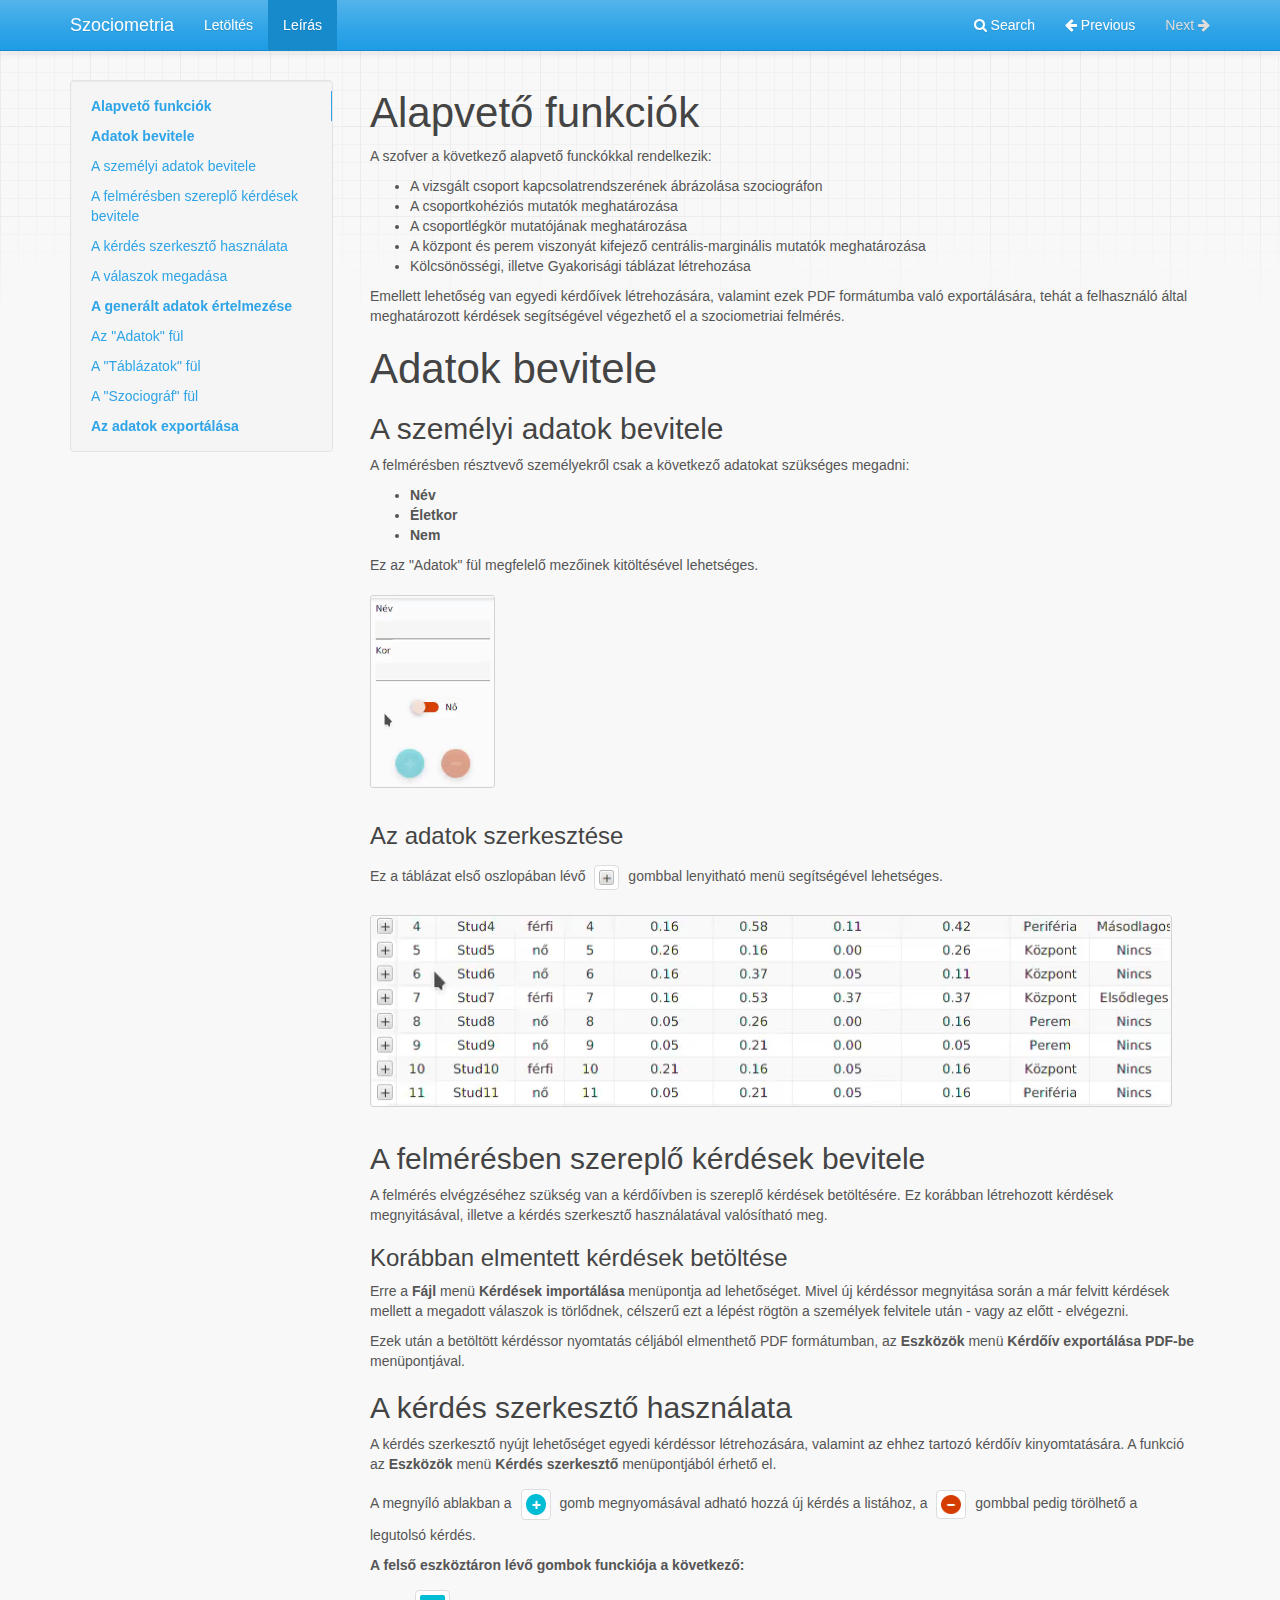
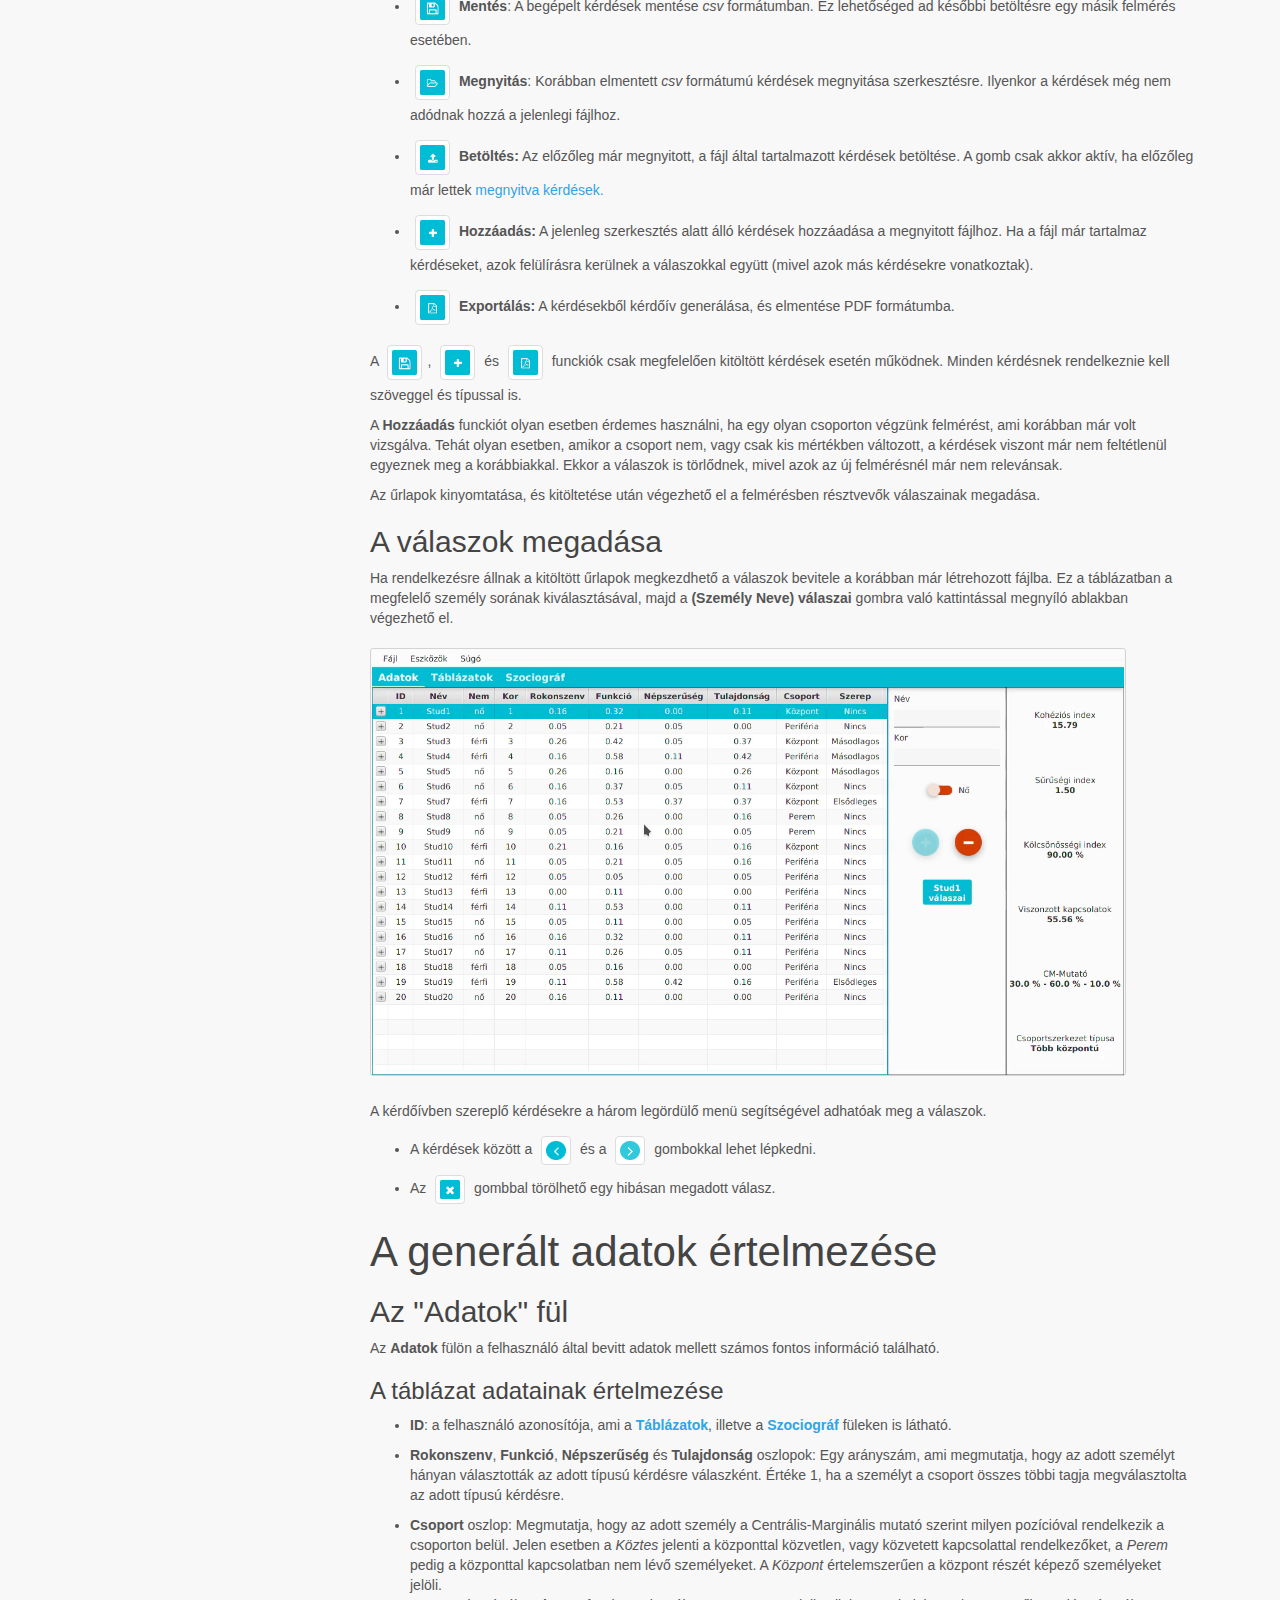
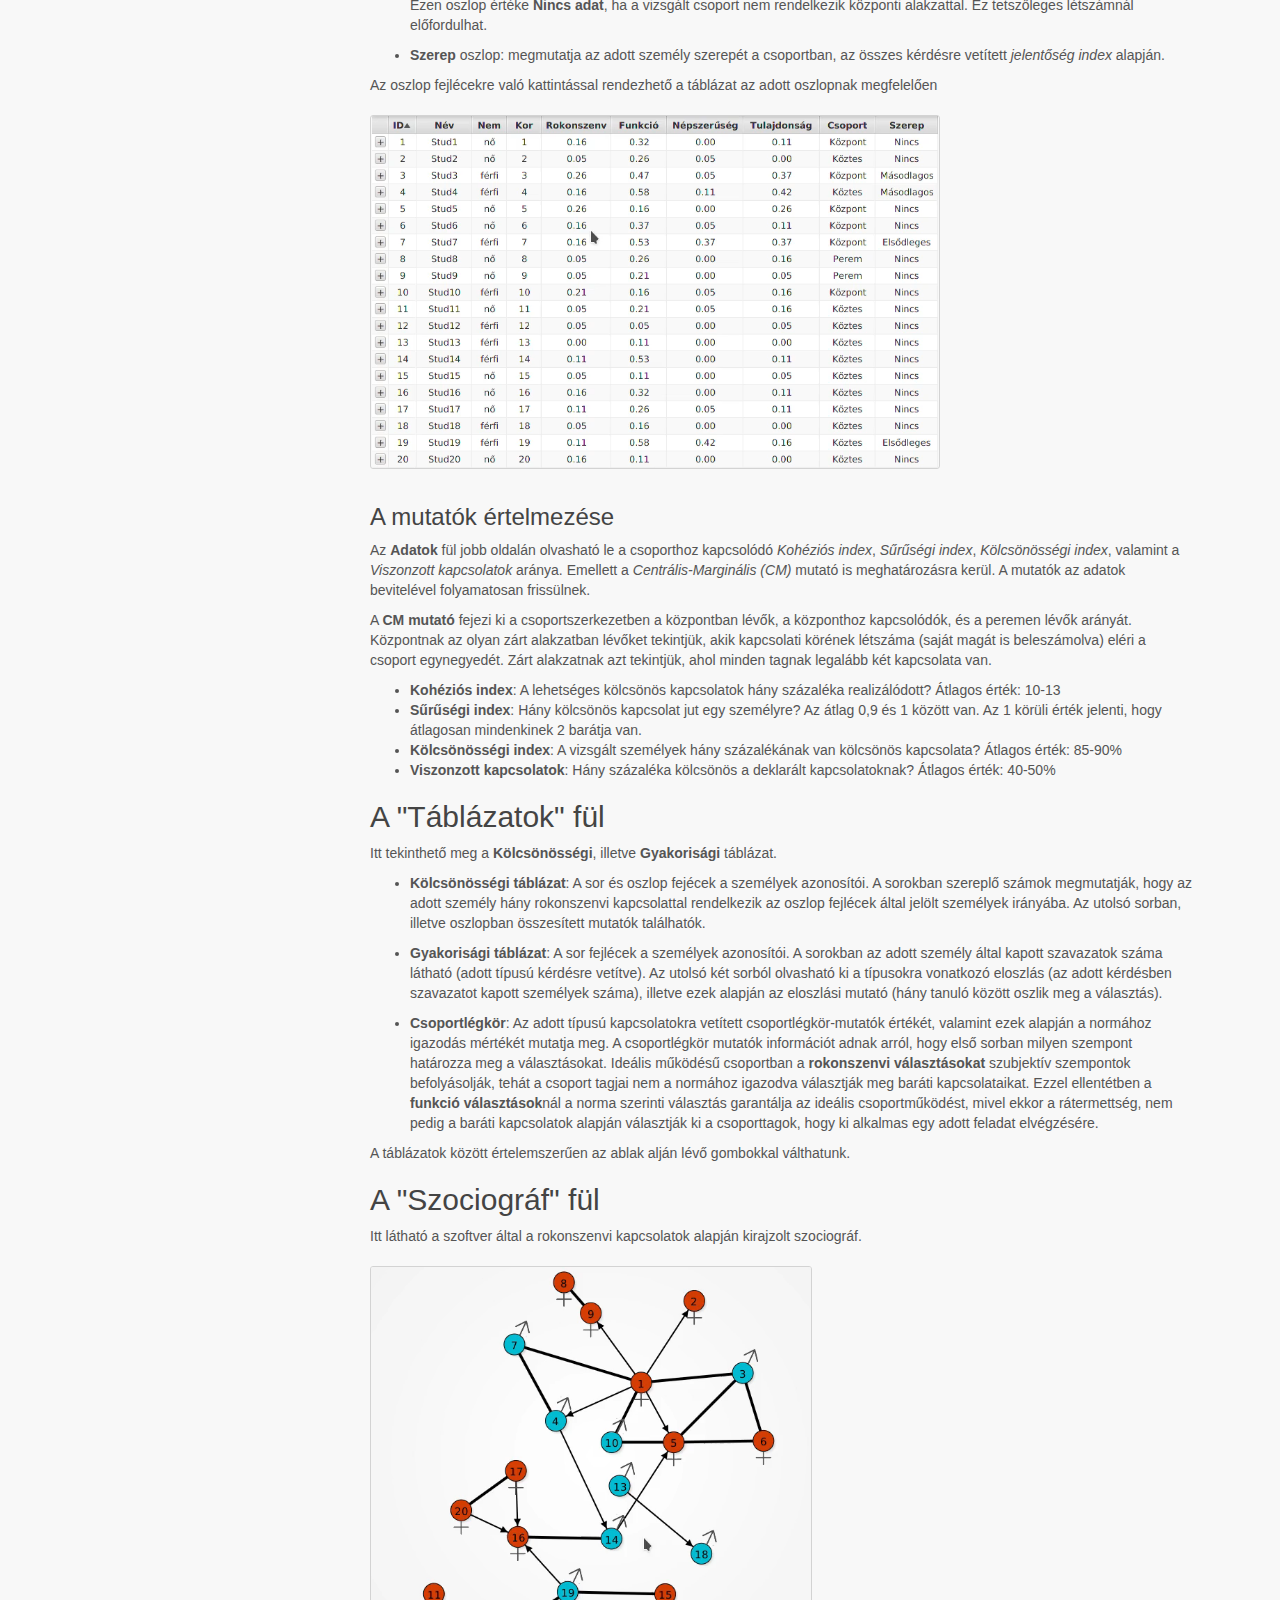
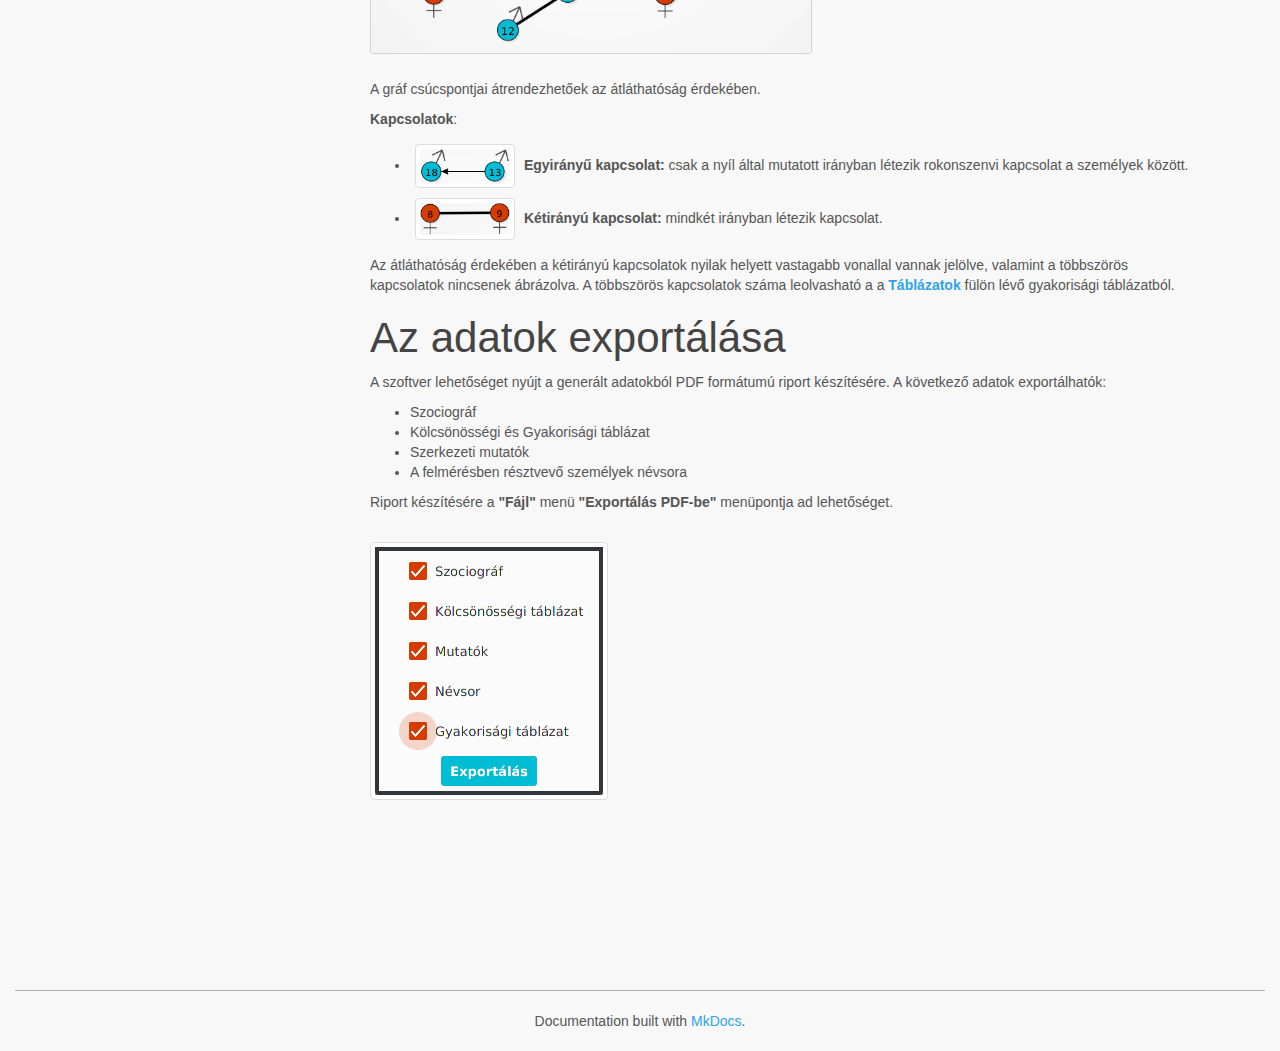
==== doc/index.html @ 3d836312 "init" ====
<!DOCTYPE html>
<html lang="en">
    <head>
        <meta charset="utf-8">
        <meta http-equiv="X-UA-Compatible" content="IE=edge">
        <meta name="viewport" content="width=device-width, initial-scale=1.0">
        
        
        
        <link rel="shortcut icon" href="../img/favicon.png">
        
        <title>Leírás - Szociometria</title>
        <link href="../css/bootstrap-custom.min.css" rel="stylesheet">
        <link href="../css/font-awesome-4.5.0.css" rel="stylesheet">
        <link href="../css/base.css" rel="stylesheet">
        <link rel="stylesheet" href="../css/highlight.css">
        <link href="../css/extra.css" rel="stylesheet">
        <!-- HTML5 shim and Respond.js IE8 support of HTML5 elements and media queries -->
        <!--[if lt IE 9]>
            <script src="https://oss.maxcdn.com/libs/html5shiv/3.7.0/html5shiv.js"></script>
            <script src="https://oss.maxcdn.com/libs/respond.js/1.3.0/respond.min.js"></script>
        <![endif]-->
	
	<script src="../js/jquery-1.10.2.min.js"></script>
        <script src="../js/bootstrap-3.0.3.min.js"></script>
        <script src="../js/highlight.pack.js"></script> 
    </head>

    <body>

        <div class="navbar navbar-default navbar-fixed-top" role="navigation">
    <div class="container">

        <!-- Collapsed navigation -->
        <div class="navbar-header">
            <!-- Expander button -->
            <button type="button" class="navbar-toggle" data-toggle="collapse" data-target=".navbar-collapse">
                <span class="sr-only">Toggle navigation</span>
                <span class="icon-bar"></span>
                <span class="icon-bar"></span>
                <span class="icon-bar"></span>
            </button>
            <a class="navbar-brand" href="..">Szociometria</a>
        </div>

        <!-- Expanded navigation -->
        <div class="navbar-collapse collapse">
                <!-- Main navigation -->
                <ul class="nav navbar-nav">
                    <li >
                        <a href="..">Letöltés</a>
                    </li>
                    <li class="active">
                        <a href="./">Leírás</a>
                    </li>
                </ul>

            <ul class="nav navbar-nav navbar-right">
                <li>
                    <a href="#" data-toggle="modal" data-target="#mkdocs_search_modal">
                        <i class="fa fa-search"></i> Search
                    </a>
                </li>
                    <li >
                        <a rel="next" href="..">
                            <i class="fa fa-arrow-left"></i> Previous
                        </a>
                    </li>
                    <li class="disabled">
                        <a rel="prev" >
                            Next <i class="fa fa-arrow-right"></i>
                        </a>
                    </li>
            </ul>
        </div>
    </div>
</div>

        <div class="container">
                <div class="col-md-3"><div class="bs-sidebar hidden-print affix well" role="complementary">
    <ul class="nav bs-sidenav">
        <li class="main active"><a href="#alapveto-funkciok">Alapvető funkciók</a></li>
        <li class="main "><a href="#adatok-bevitele">Adatok bevitele</a></li>
            <li><a href="#a-szemelyi-adatok-bevitele">A személyi adatok bevitele</a></li>
            <li><a href="#a-felmeresben-szereplo-kerdesek-bevitele">A felmérésben szereplő kérdések bevitele</a></li>
            <li><a href="#a-kerdes-szerkeszto-hasznalata">A kérdés szerkesztő használata</a></li>
            <li><a href="#a-valaszok-megadasa">A válaszok megadása</a></li>
        <li class="main "><a href="#a-generalt-adatok-ertelmezese">A generált adatok értelmezése</a></li>
            <li><a href="#az-adatok-ful">Az "Adatok" fül</a></li>
            <li><a href="#a-tablazatok-ful">A "Táblázatok" fül</a></li>
            <li><a href="#a-szociograf-ful">A "Szociográf" fül</a></li>
        <li class="main "><a href="#az-adatok-exportalasa">Az adatok exportálása</a></li>
    </ul>
</div></div>
                <div class="col-md-9" role="main">

<h1 id="alapveto-funkciok">Alapvető funkciók</h1>
<p>A szofver a következő alapvető funckókkal rendelkezik: </p>
<ul>
<li>A vizsgált csoport kapcsolatrendszerének ábrázolása szociográfon</li>
<li>A csoportkohéziós mutatók meghatározása</li>
<li>A csoportlégkör mutatójának meghatározása</li>
<li>A központ és perem viszonyát kifejező centrális-marginális mutatók meghatározása</li>
<li>Kölcsönösségi, illetve Gyakorisági táblázat létrehozása</li>
</ul>
<p>Emellett lehetőség van egyedi kérdőívek létrehozására, valamint ezek PDF formátumba való exportálására, tehát a felhasználó által meghatározott kérdések segítségével végezhető el a szociometriai felmérés.</p>
<h1 id="adatok-bevitele">Adatok bevitele</h1>
<h2 id="a-szemelyi-adatok-bevitele">A személyi adatok bevitele</h2>
<p>A felmérésben résztvevő személyekről csak a következő adatokat szükséges megadni: </p>
<ul>
<li><strong>Név</strong></li>
<li><strong>Életkor</strong></li>
<li><strong>Nem</strong></li>
</ul>
<p>Ez az "Adatok" fül megfelelő mezőinek kitöltésével lehetséges.  </p>
<p><video width="125" height="193" autoplay loop>
  <source src="img/add.mp4" type="video/mp4">
</video> </p>
<h3 id="az-adatok-szerkesztese">Az adatok szerkesztése</h3>
<p>Ez a táblázat első oszlopában lévő <img class="custom-img" width="25 px" src="img/plus2.png"/> gombbal lenyitható menü segítségével lehetséges.  </p>
<video width="802" height="192" autoplay loop>
  <source src="img/edit.mp4" type="video/mp4">
</video>

<h2 id="a-felmeresben-szereplo-kerdesek-bevitele">A felmérésben szereplő kérdések bevitele</h2>
<p>A felmérés elvégzéséhez szükség van a kérdőívben is szereplő kérdések betöltésére. Ez korábban létrehozott kérdések megnyitásával, illetve a kérdés szerkesztő használatával valósítható meg.</p>
<h3 id="korabban-elmentett-kerdesek-betoltese">Korábban elmentett kérdések betöltése</h3>
<p>Erre a <strong>Fájl</strong> menü <strong>Kérdések importálása</strong> menüpontja ad lehetőséget. Mivel új kérdéssor megnyitása során a már felvitt kérdések mellett a megadott válaszok is törlődnek, célszerű ezt a lépést rögtön a személyek felvitele után - vagy az előtt - elvégezni.  </p>
<p>Ezek után a betöltött kérdéssor nyomtatás céljából elmenthető PDF formátumban, az <strong>Eszközök</strong> menü <strong>Kérdőív exportálása PDF-be</strong>
menüpontjával.</p>
<h2 id="a-kerdes-szerkeszto-hasznalata">A kérdés szerkesztő használata</h2>
<p>A kérdés szerkesztő nyújt lehetőséget egyedi kérdéssor létrehozására, valamint az ehhez tartozó kérdőív kinyomtatására. A funkció az <strong>Eszközök</strong> menü <strong>Kérdés szerkesztő</strong> menüpontjából érhető el.  </p>
<p>A megnyíló ablakban a <img class="custom-img" width="30 px" src="img/plus.png"/> gomb megnyomásával adható hozzá új kérdés a listához, a <img class="custom-img" width="30 px" src="img/minus.png"/> gombbal pedig törölhető a legutolsó kérdés.  </p>
<p><strong>A felső eszköztáron lévő gombok funckiója a következő:</strong>  </p>
<ul>
<li>
<p><img class="custom-img" width="35 px" src="img/save.png"/> <strong>Mentés</strong>: A begépelt kérdések mentése <em>csv</em> formátumban. Ez lehetőséged ad későbbi betöltésre egy másik felmérés esetében.  </p>
</li>
<li>
<p><img class="custom-img" width="35 px" src="img/open.png"/> <strong>Megnyitás</strong>: Korábban elmentett <em>csv</em> formátumú kérdések megnyitása szerkesztésre. Ilyenkor a kérdések még nem adódnak hozzá a jelenlegi fájlhoz.</p>
</li>
<li>
<p><img class="custom-img" width="35 px" src="img/load.png"/> <strong>Betöltés:</strong> Az előzőleg már megnyitott, a fájl által tartalmazott kérdések betöltése. A gomb csak akkor aktív, ha előzőleg már lettek <a href="..#korabban-elmentett-kerdesek-betoltese">megnyitva kérdések.</a></p>
</li>
<li>
<p><img class="custom-img" width="35 px" src="img/add.png"/> <strong>Hozzáadás:</strong>  A jelenleg szerkesztés alatt álló kérdések hozzáadása a megnyitott fájlhoz. Ha a fájl már tartalmaz kérdéseket, azok felülírásra kerülnek a válaszokkal együtt (mivel azok más kérdésekre vonatkoztak). </p>
</li>
<li>
<p><img class="custom-img" width="35 px" src="img/pdf.png"/> <strong>Exportálás:</strong> A kérdésekből kérdőív generálása, és elmentése PDF formátumba.</p>
</li>
</ul>
<p>A <img class="custom-img" width="35 px" src="img/save.png"/>, <img class="custom-img" width="35 px" src="img/add.png"/> és <img class="custom-img" width="35 px" src="img/pdf.png"/> funckiók csak megfelelően kitöltött kérdések esetén működnek. Minden kérdésnek rendelkeznie kell szöveggel és típussal is.</p>
<p>A <strong>Hozzáadás</strong> funckiót olyan esetben érdemes használni, ha egy olyan csoporton végzünk felmérést, ami korábban már volt vizsgálva. Tehát olyan esetben, amikor a csoport nem, vagy csak kis mértékben változott, a kérdések viszont már nem feltétlenül egyeznek meg a korábbiakkal. Ekkor a válaszok is törlődnek, mivel azok az új felmérésnél már nem relevánsak.  </p>
<p>Az űrlapok kinyomtatása, és kitöltetése után végezhető el a felmérésben résztvevők válaszainak megadása.</p>
<h2 id="a-valaszok-megadasa">A válaszok megadása</h2>
<p>Ha rendelkezésre állnak a kitöltött űrlapok megkezdhető a válaszok bevitele a korábban már létrehozott fájlba. Ez a táblázatban a megfelelő személy sorának kiválasztásával, majd a <strong>(Személy Neve) válaszai</strong> gombra való kattintással megnyíló ablakban végezhető el.</p>
<p><video width="756" height="428" autoplay loop>
  <source src="img/answers.mp4" type="video/mp4">
</video> </p>
<p>A kérdőívben szereplő kérdésekre a három legördülő menü segítségével adhatóak meg a válaszok.  </p>
<ul>
<li>A kérdések között a <img class="custom-img" width="30 px" src="img/leftarrow.png"/> és a <img class="custom-img" width="30 px" src="img/rightarrow.png"/> gombokkal lehet lépkedni.  </li>
<li>Az <img class="custom-img" width="30 px" src="img/x.png"/> gombbal törölhető egy hibásan megadott válasz.</li>
</ul>
<h1 id="a-generalt-adatok-ertelmezese">A generált adatok értelmezése</h1>
<h2 id="az-adatok-ful">Az "Adatok" fül</h2>
<p>Az <strong>Adatok</strong> fülön a felhasználó által bevitt adatok mellett számos fontos információ található.</p>
<h3 id="a-tablazat-adatainak-ertelmezese">A táblázat adatainak értelmezése</h3>
<ul>
<li>
<p><strong>ID</strong>: a felhasználó azonosítója, ami a <a href="..#a-tablazatok-ful"><strong>Táblázatok</strong></a>, illetve a <a href="..#a-szociograf-ful"><strong>Szociográf</strong></a> füleken is látható. </p>
</li>
<li>
<p><strong>Rokonszenv</strong>, <strong>Funkció</strong>, <strong>Népszerűség</strong> és <strong>Tulajdonság</strong> oszlopok: Egy arányszám, ami megmutatja, hogy az adott személyt hányan választották az adott típusú kérdésre válaszként. Értéke 1, ha a személyt a csoport összes többi tagja megválasztolta az adott típusú kérdésre.</p>
</li>
<li>
<p><strong>Csoport</strong> oszlop: Megmutatja, hogy az adott személy a Centrális-Marginális mutató szerint milyen pozícióval rendelkezik a csoporton belül. 
Jelen esetben a <em>Köztes</em> jelenti a központtal közvetlen, vagy közvetett kapcsolattal rendelkezőket, a <em>Perem</em> pedig a központtal kapcsolatban nem lévő személyeket. A <em>Központ</em> értelemszerűen a központ részét képező személyeket jelöli.<br />
Ezen oszlop értéke <strong>Nincs adat</strong>, ha a vizsgált csoport nem rendelkezik központi alakzattal. Ez tetszőleges létszámnál előfordulhat.  </p>
</li>
<li>
<p><strong>Szerep</strong> oszlop: megmutatja az adott személy szerepét a csoportban, az összes kérdésre vetített <em>jelentőség index</em> alapján.</p>
</li>
</ul>
<p>Az oszlop fejlécekre való kattintással rendezhető a táblázat az adott oszlopnak megfelelően</p>
<video width="570" height="354" autoplay loop>
  <source src="img/table.mp4" type="video/mp4">
</video>

<h3 id="a-mutatok-ertelmezese">A mutatók értelmezése</h3>
<p>Az <strong>Adatok</strong> fül jobb oldalán olvasható le a csoporthoz kapcsolódó <em>Kohéziós index</em>, <em>Sűrűségi index</em>, <em>Kölcsönösségi index</em>, valamint a <em>Viszonzott kapcsolatok</em> aránya. Emellett a <em>Centrális-Marginális (CM)</em> mutató is meghatározásra kerül. A mutatók az adatok bevitelével folyamatosan frissülnek. </p>
<p>A <strong>CM mutató</strong> fejezi ki a csoportszerkezetben a központban lévők, a központhoz kapcsolódók, és a peremen lévők arányát.<br />
Központnak az olyan zárt alakzatban lévőket tekintjük, akik kapcsolati körének létszáma (saját magát is beleszámolva) eléri a csoport egynegyedét. Zárt alakzatnak azt tekintjük, ahol minden tagnak legalább két kapcsolata van.</p>
<ul>
<li><strong>Kohéziós index</strong>: A lehetséges kölcsönös kapcsolatok hány százaléka realizálódott? Átlagos érték: 10-13</li>
<li><strong>Sűrűségi index</strong>: Hány kölcsönös kapcsolat jut egy személyre? Az átlag 0,9 és 1 között van. Az 1 körüli érték jelenti, hogy átlagosan mindenkinek 2 barátja van.</li>
<li><strong>Kölcsönösségi index</strong>: A vizsgált személyek hány százalékának van kölcsönös kapcsolata? Átlagos érték: 85-90%</li>
<li><strong>Viszonzott kapcsolatok</strong>: Hány százaléka kölcsönös a deklarált kapcsolatoknak? Átlagos érték: 40-50%</li>
</ul>
<h2 id="a-tablazatok-ful">A "Táblázatok" fül</h2>
<p>Itt tekinthető meg a <strong>Kölcsönösségi</strong>, illetve <strong>Gyakorisági</strong> táblázat.</p>
<ul>
<li>
<p><strong>Kölcsönösségi táblázat</strong>: A sor és oszlop fejécek a személyek azonosítói. A sorokban szereplő számok megmutatják, hogy az adott személy hány rokonszenvi kapcsolattal rendelkezik az oszlop fejlécek által jelölt személyek irányába. Az utolsó sorban, illetve oszlopban összesített mutatók találhatók. </p>
</li>
<li>
<p><strong>Gyakorisági táblázat</strong>: A sor fejlécek a személyek azonosítói. A sorokban az adott személy által kapott szavazatok száma látható (adott típusú kérdésre vetítve). Az utolsó két sorból olvasható ki a típusokra vonatkozó eloszlás (az adott kérdésben szavazatot kapott személyek száma), illetve ezek alapján az eloszlási mutató (hány tanuló között oszlik meg a választás).</p>
</li>
<li>
<p><strong>Csoportlégkör</strong>: Az adott típusú kapcsolatokra vetített csoportlégkör-mutatók értékét, valamint ezek alapján a normához igazodás mértékét mutatja meg. A csoportlégkör mutatók információt adnak arról, hogy első sorban milyen szempont határozza meg a választásokat. Ideális működésű csoportban a <strong>rokonszenvi választásokat</strong> szubjektív szempontok befolyásolják, tehát a csoport tagjai nem a normához igazodva választják meg baráti kapcsolataikat. Ezzel ellentétben a <strong>funkció választások</strong>nál a norma szerinti választás garantálja az ideális csoportműködést, mivel ekkor a rátermettség, nem pedig a baráti kapcsolatok alapján választják ki a csoporttagok, hogy ki alkalmas egy adott feladat elvégzésére. </p>
</li>
</ul>
<p>A táblázatok között értelemszerűen az ablak alján lévő gombokkal válthatunk.</p>
<h2 id="a-szociograf-ful">A "Szociográf" fül</h2>
<p>Itt látható a szoftver által a rokonszenvi kapcsolatok alapján kirajzolt szociográf. </p>
<p><video width="442" height="388" autoplay loop>
  <source src="img/graph.mp4" type="video/mp4">
</video> </p>
<p>A gráf csúcspontjai átrendezhetőek az átláthatóság érdekében.  </p>
<p><strong>Kapcsolatok</strong>:  </p>
<ul>
<li><img class="custom-img" width="100 px" src="img/egyszeres.png"/> <strong>Egyirányű kapcsolat:</strong> csak a nyíl által mutatott irányban létezik rokonszenvi kapcsolat a személyek között.</li>
<li><img class="custom-img" width="100 px" src="img/ketiranyu.png"/> <strong>Kétirányú kapcsolat:</strong> mindkét irányban létezik kapcsolat.  </li>
</ul>
<p>Az átláthatóság érdekében a kétirányú kapcsolatok nyilak helyett vastagabb vonallal vannak jelölve, valamint a többszörös kapcsolatok nincsenek ábrázolva. A többszörös kapcsolatok száma leolvasható a a <a href="..#a-tablazatok-ful"><strong>Táblázatok</strong></a> fülön lévő gyakorisági táblázatból. </p>
<h1 id="az-adatok-exportalasa">Az adatok exportálása</h1>
<p>A szoftver lehetőséget nyújt a generált adatokból PDF formátumú riport készítésére. A következő adatok exportálhatók: </p>
<ul>
<li>Szociográf</li>
<li>Kölcsönösségi és Gyakorisági táblázat</li>
<li>Szerkezeti mutatók</li>
<li>A felmérésben résztvevő személyek névsora</li>
</ul>
<p>Riport készítésére a <strong>"Fájl"</strong> menü <strong>"Exportálás PDF-be"</strong> menüpontja ad lehetőséget.  </p>
<p><img alt="" src="../doc/img/export.png" /></p></div>
        </div>

        <footer class="col-md-12">
            <hr>
            <p>Documentation built with <a href="http://www.mkdocs.org/">MkDocs</a>.</p>
        </footer>
        <script>var base_url = '..';</script>
        <script data-main="../mkdocs/js/search.js" src="../mkdocs/js/require.js"></script>
        <script src="../js/base.js"></script><div class="modal" id="mkdocs_search_modal" tabindex="-1" role="dialog" aria-labelledby="Search Modal" aria-hidden="true">
    <div class="modal-dialog">
        <div class="modal-content">
            <div class="modal-header">
                <button type="button" class="close" data-dismiss="modal"><span aria-hidden="true">&times;</span><span class="sr-only">Close</span></button>
                <h4 class="modal-title" id="exampleModalLabel">Search</h4>
            </div>
            <div class="modal-body">
                <p>
                    From here you can search these documents. Enter
                    your search terms below.
                </p>
                <form role="form">
                    <div class="form-group">
                        <input type="text" class="form-control" placeholder="Search..." id="mkdocs-search-query">
                    </div>
                </form>
                <div id="mkdocs-search-results"></div>
            </div>
            <div class="modal-footer">
            </div>
        </div>
    </div>
</div>

    </body>
</html>
---- css/base.css ----
body {
    padding-top: 70px;
    background: url(../img/grid.png) repeat-x;
    background-attachment: fixed;
    background-color: #f8f8f8;
}

body > .container {
    min-height: 400px;
}

ul.nav .main {
    font-weight: bold;
}

.col-md-3 {
    padding-left: 0;
}

.col-md-9 {
    padding-bottom: 100px;
}

.source-links {
    float: right;
}

.col-md-9 img {
    max-width: 100%;
    display: inline-block;
    padding: 4px;
    line-height: 1.428571429;
    background-color: #fff;
    border: 1px solid #ddd;
    border-radius: 4px;
    margin: 20px auto 30px auto;
}

/*
 * The code below adds some padding to the top of the current anchor target so
 * that, when navigating to it, the header isn't hidden by the navbar at the
 * top. This is especially complicated because we want to *remove* the padding
 * after navigation so that hovering over the header shows the permalink icon
 * correctly. Thus, we create a CSS animation to remove the extra padding after
 * a second. We have two animations so that navigating to an anchor within the
 * page always restarts the animation.
 *
 * See <https://github.com/mkdocs/mkdocs/issues/843> for more details.
 */
:target::before {
    content: "";
    display: block;
    margin-top: -75px;
    height: 75px;
    pointer-events: none;
    animation: 0s 1s forwards collapse-anchor-padding-1;
}

.clicky :target::before {
  animation-name: collapse-anchor-padding-2;
}

@keyframes collapse-anchor-padding-1 {
    to {
        margin-top: 0;
        height: 0;
    }
}

@keyframes collapse-anchor-padding-2 {
    to {
        margin-top: 0;
        height: 0;
    }
}

h1 {
    color: #444;
    font-weight: 400;
    font-size: 42px;
}

h2, h3, h4, h5, h6 {
    color: #444;
    font-weight: 300;
}

hr {
    border-top: 1px solid #aaa;
}

pre, .rst-content tt {
    max-width: 100%;
    background: #fff;
    border: solid 1px #e1e4e5;
    color: #333;
    overflow-x: auto;
}

code.code-large, .rst-content tt.code-large {
    font-size: 90%;
}

code {
    padding: 2px 5px;
    background: #fff;
    border: solid 1px #e1e4e5;
    color: #333;
    white-space: pre-wrap;
    word-wrap: break-word;
}

pre code {
    background: transparent;
    border: none;
    white-space: pre;
    word-wrap: normal;
    font-family: monospace,serif;
    font-size: 12px;
}

a code {
    color: #2FA4E7;
}

a:hover code, a:focus code {
    color: #157AB5;
}

footer {
    margin-top: 30px;
    margin-bottom: 10px;
    text-align: center;
    font-weight: 200;
}

.modal-dialog {
    margin-top: 60px;
}

/*
 * Side navigation
 *
 * Scrollspy and affixed enhanced navigation to highlight sections and secondary
 * sections of docs content.
 */

/* By default it's not affixed in mobile views, so undo that */
.bs-sidebar.affix { /* csslint allow: adjoining-classes */
    position: static;
}

.bs-sidebar.well { /* csslint allow: adjoining-classes */
    padding: 0;
    max-height: 90%;
    overflow-y: auto;
}

/* First level of nav */
.bs-sidenav {
    padding-top:    10px;
    padding-bottom: 10px;
    border-radius: 5px;
}

/* All levels of nav */
.bs-sidebar .nav > li > a {
    display: block;
    padding: 5px 20px;
    z-index: 1;
}
.bs-sidebar .nav > li > a:hover,
.bs-sidebar .nav > li > a:focus {
    text-decoration: none;
    border-right: 1px solid;
}
.bs-sidebar .nav > .active > a,
.bs-sidebar .nav > .active:hover > a,
.bs-sidebar .nav > .active:focus > a {
    font-weight: bold;
    background-color: transparent;
    border-right: 1px solid;
}

/* Nav: second level (shown on .active) */
.bs-sidebar .nav .nav {
    display: none; /* Hide by default, but at >768px, show it */
    margin-bottom: 8px;
}
.bs-sidebar .nav .nav > li > a {
    padding-top:    3px;
    padding-bottom: 3px;
    padding-left: 30px;
    font-size: 90%;
}

/* Show and affix the side nav when space allows it */
@media (min-width: 992px) {
    .bs-sidebar .nav > .active > ul {
        display: block;
    }
    /* Widen the fixed sidebar */
    .bs-sidebar.affix, /* csslint allow: adjoining-classes */
    .bs-sidebar.affix-bottom { /* csslint allow: adjoining-classes */
        width: 213px;
    }
    .bs-sidebar.affix { /* csslint allow: adjoining-classes */
        position: fixed; /* Undo the static from mobile first approach */
        top: 80px;
    }
    .bs-sidebar.affix-bottom { /* csslint allow: adjoining-classes */
        position: absolute; /* Undo the static from mobile first approach */
    }
    .bs-sidebar.affix-bottom .bs-sidenav, /* csslint allow: adjoining-classes */
    .bs-sidebar.affix .bs-sidenav { /* csslint allow: adjoining-classes */
        margin-top: 0;
        margin-bottom: 0;
    }
}
@media (min-width: 1200px) {
    /* Widen the fixed sidebar again */
    .bs-sidebar.affix-bottom, /* csslint allow: adjoining-classes */
    .bs-sidebar.affix { /* csslint allow: adjoining-classes */
        width: 263px;
    }
}

.headerlink {
    font-family: FontAwesome;
    font-size: 14px;
    display: none;
    padding-left: .5em;
}

h1:hover .headerlink, h2:hover .headerlink, h3:hover .headerlink, h4:hover .headerlink, h5:hover .headerlink, h6:hover .headerlink{
    display:inline-block;
}



.admonition {
    padding: 15px;
    margin-bottom: 20px;
    border: 1px solid transparent;
    border-radius: 4px;
    text-align: left;
}

.admonition.note { /* csslint allow: adjoining-classes */
    color: #3a87ad;
    background-color: #d9edf7;
    border-color: #bce8f1;
}

.admonition.warning { /* csslint allow: adjoining-classes */
    color: #c09853;
    background-color: #fcf8e3;
    border-color: #fbeed5;
}

.admonition.danger { /* csslint allow: adjoining-classes */
    color: #b94a48;
    background-color: #f2dede;
    border-color: #eed3d7;
}

.admonition-title {
    font-weight: bold;
    text-align: left;
}


.dropdown-submenu {
    position: relative;
}

.dropdown-submenu>.dropdown-menu {
    top: 0;
    left: 100%;
    margin-top: -6px;
    margin-left: -1px;
    -webkit-border-radius: 0 6px 6px 6px;
    -moz-border-radius: 0 6px 6px;
    border-radius: 0 6px 6px 6px;
}

.dropdown-submenu:hover>.dropdown-menu {
    display: block;
}

.dropdown-submenu>a:after {
    display: block;
    content: " ";
    float: right;
    width: 0;
    height: 0;
    border-color: transparent;
    border-style: solid;
    border-width: 5px 0 5px 5px;
    border-left-color: #ccc;
    margin-top: 5px;
    margin-right: -10px;
}

.dropdown-submenu:hover>a:after {
    border-left-color: #fff;
}

.dropdown-submenu.pull-left { /* csslint allow: adjoining-classes */
    float: none;
}

.dropdown-submenu.pull-left>.dropdown-menu { /* csslint allow: adjoining-classes */
    left: -100%;
    margin-left: 10px;
    -webkit-border-radius: 6px 0 6px 6px;
    -moz-border-radius: 6px 0 6px 6px;
    border-radius: 6px 0 6px 6px;
}
---- css/highlight.css ----
/*
This is the GitHub theme for highlight.js

github.com style (c) Vasily Polovnyov <vast@whiteants.net>

*/

.hljs {
  display: block;
  overflow-x: auto;
  color: #333;
  -webkit-text-size-adjust: none;
}

.hljs-comment,
.diff .hljs-header,
.hljs-javadoc {
  color: #998;
  font-style: italic;
}

.hljs-keyword,
.css .rule .hljs-keyword,
.hljs-winutils,
.nginx .hljs-title,
.hljs-subst,
.hljs-request,
.hljs-status {
  color: #333;
  font-weight: bold;
}

.hljs-number,
.hljs-hexcolor,
.ruby .hljs-constant {
  color: #008080;
}

.hljs-string,
.hljs-tag .hljs-value,
.hljs-phpdoc,
.hljs-dartdoc,
.tex .hljs-formula {
  color: #d14;
}

.hljs-title,
.hljs-id,
.scss .hljs-preprocessor {
  color: #900;
  font-weight: bold;
}

.hljs-list .hljs-keyword,
.hljs-subst {
  font-weight: normal;
}

.hljs-class .hljs-title,
.hljs-type,
.vhdl .hljs-literal,
.tex .hljs-command {
  color: #458;
  font-weight: bold;
}

.hljs-tag,
.hljs-tag .hljs-title,
.hljs-rule .hljs-property,
.django .hljs-tag .hljs-keyword {
  color: #000080;
  font-weight: normal;
}

.hljs-attribute,
.hljs-variable,
.lisp .hljs-body,
.hljs-name {
  color: #008080;
}

.hljs-regexp {
  color: #009926;
}

.hljs-symbol,
.ruby .hljs-symbol .hljs-string,
.lisp .hljs-keyword,
.clojure .hljs-keyword,
.scheme .hljs-keyword,
.tex .hljs-special,
.hljs-prompt {
  color: #990073;
}

.hljs-built_in {
  color: #0086b3;
}

.hljs-preprocessor,
.hljs-pragma,
.hljs-pi,
.hljs-doctype,
.hljs-shebang,
.hljs-cdata {
  color: #999;
  font-weight: bold;
}

.hljs-deletion {
  background: #fdd;
}

.hljs-addition {
  background: #dfd;
}

.diff .hljs-change {
  background: #0086b3;
}

.hljs-chunk {
  color: #aaa;
}
---- css/extra.css ----
img.custom-img {
	margin: 5px;
}
video {
	margin-top: 10px;
	margin-bottom: 10px;
	border: 1px solid lightgray;
	border-radius: 3px;
}
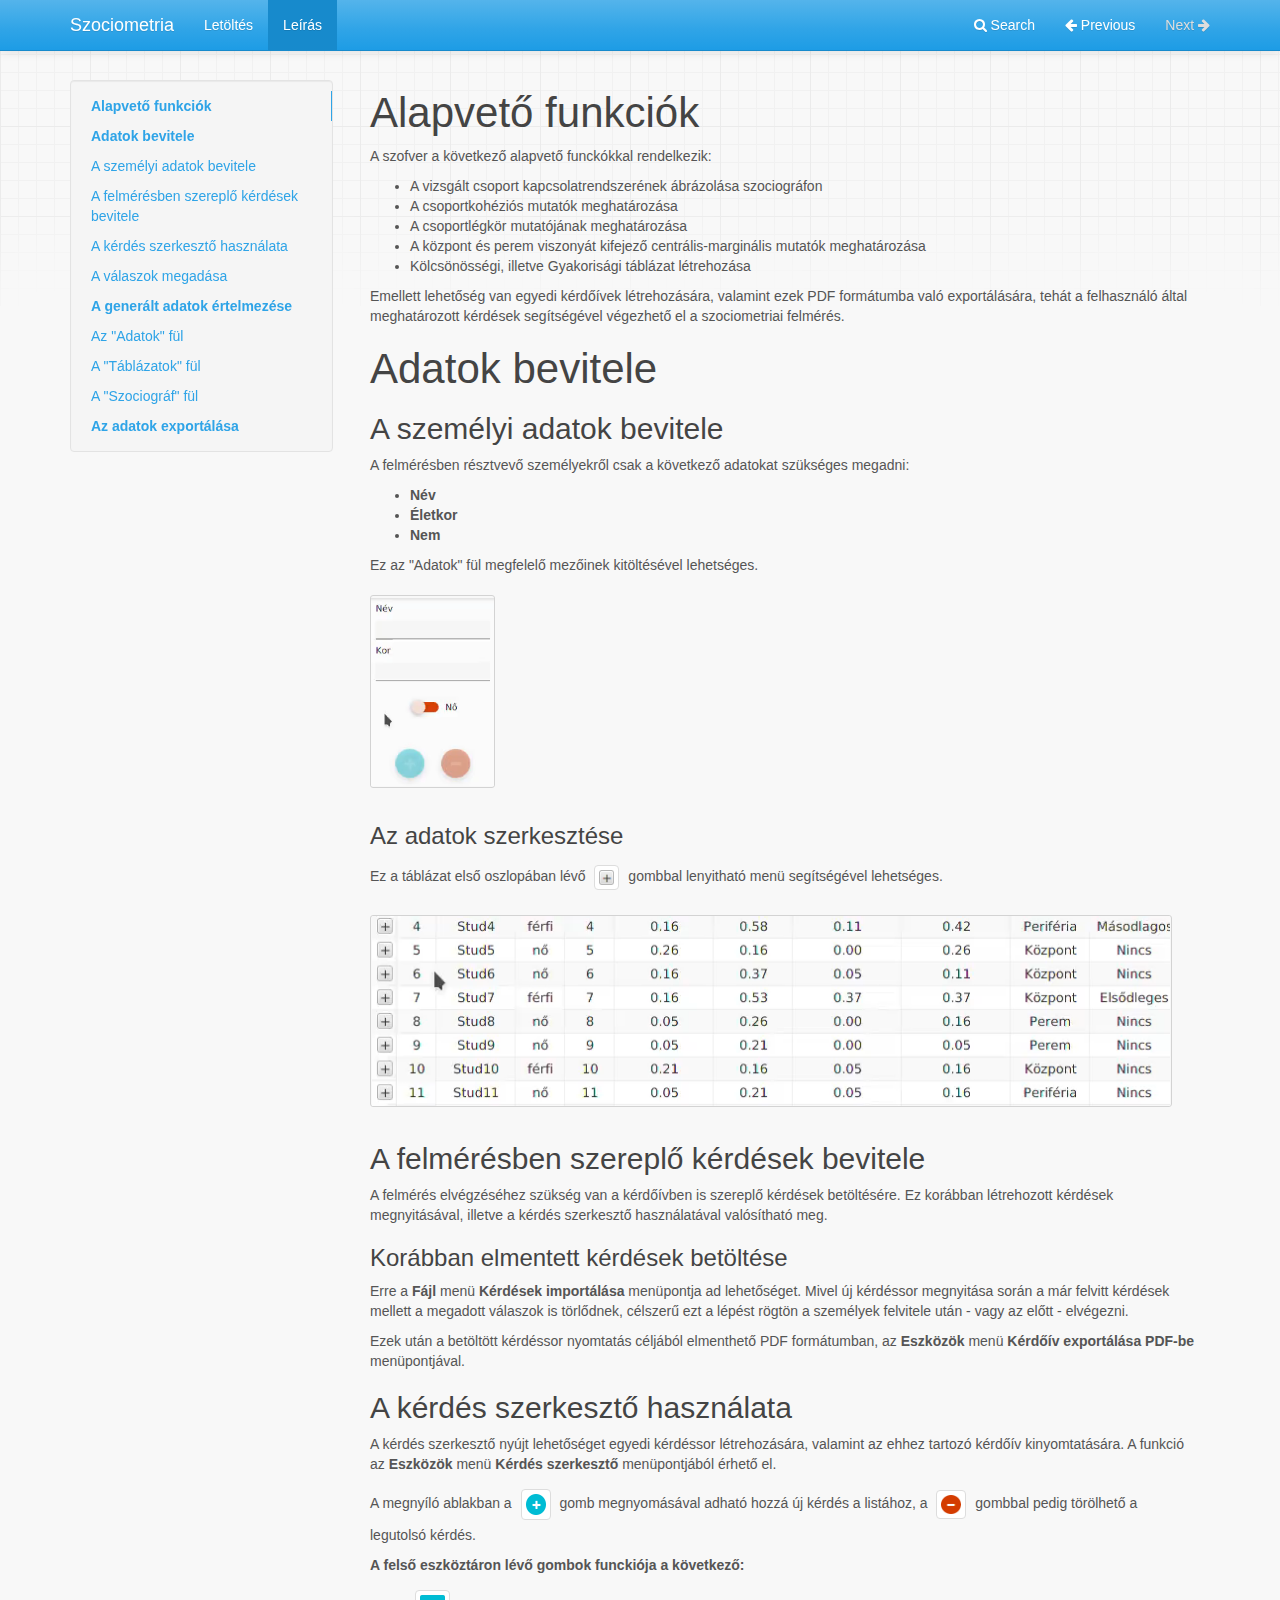
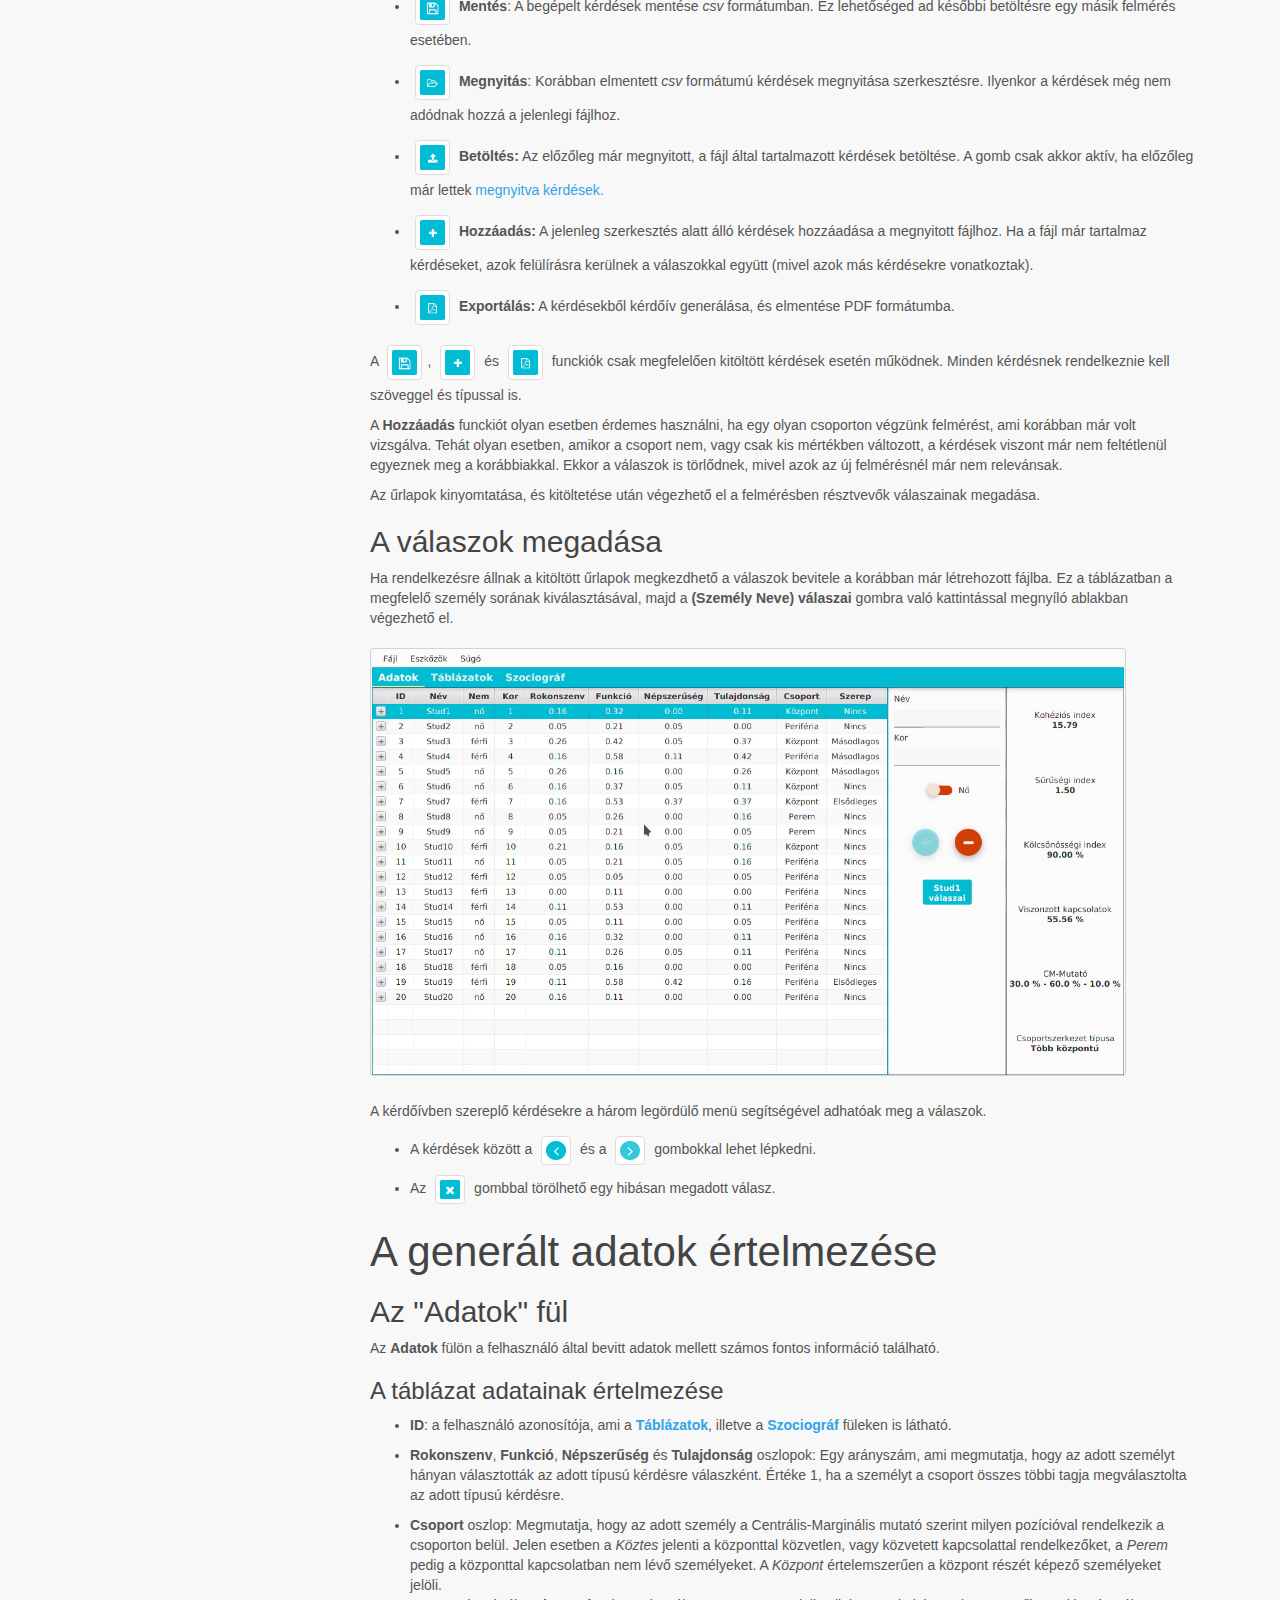
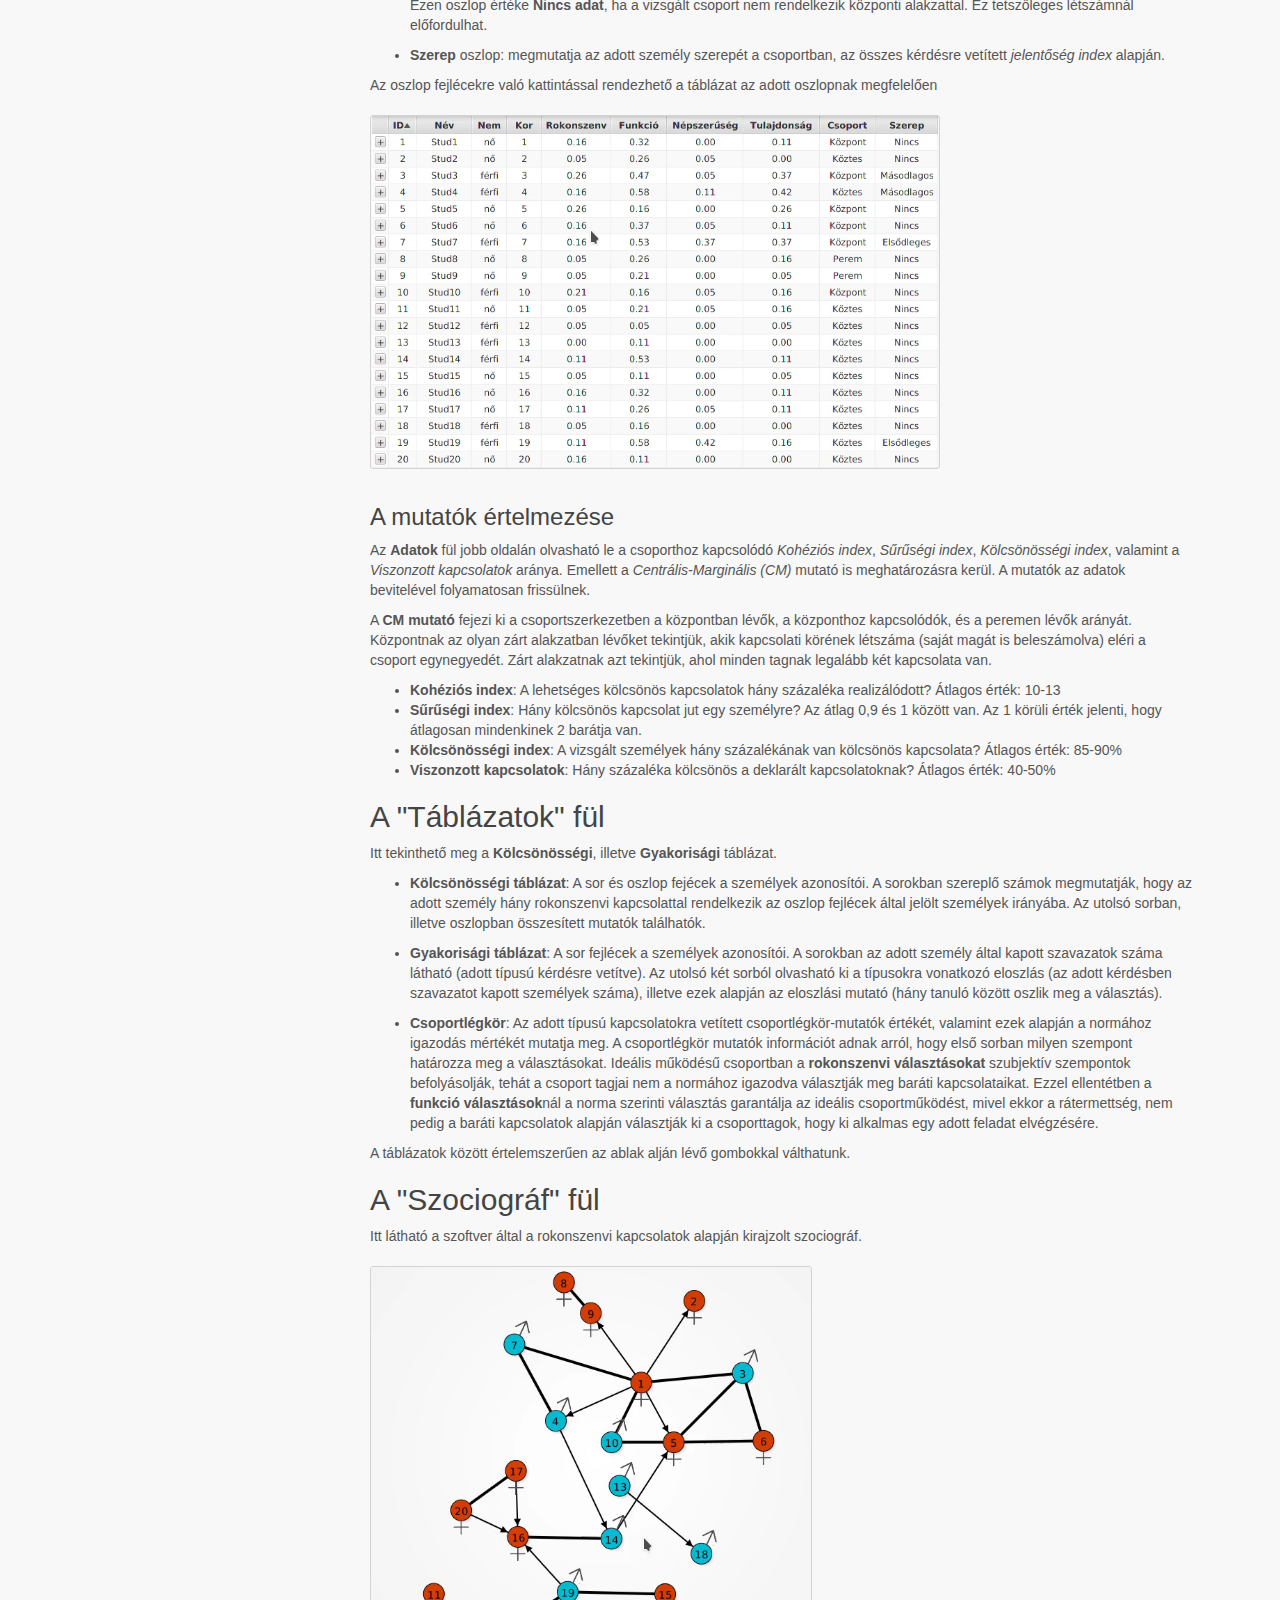
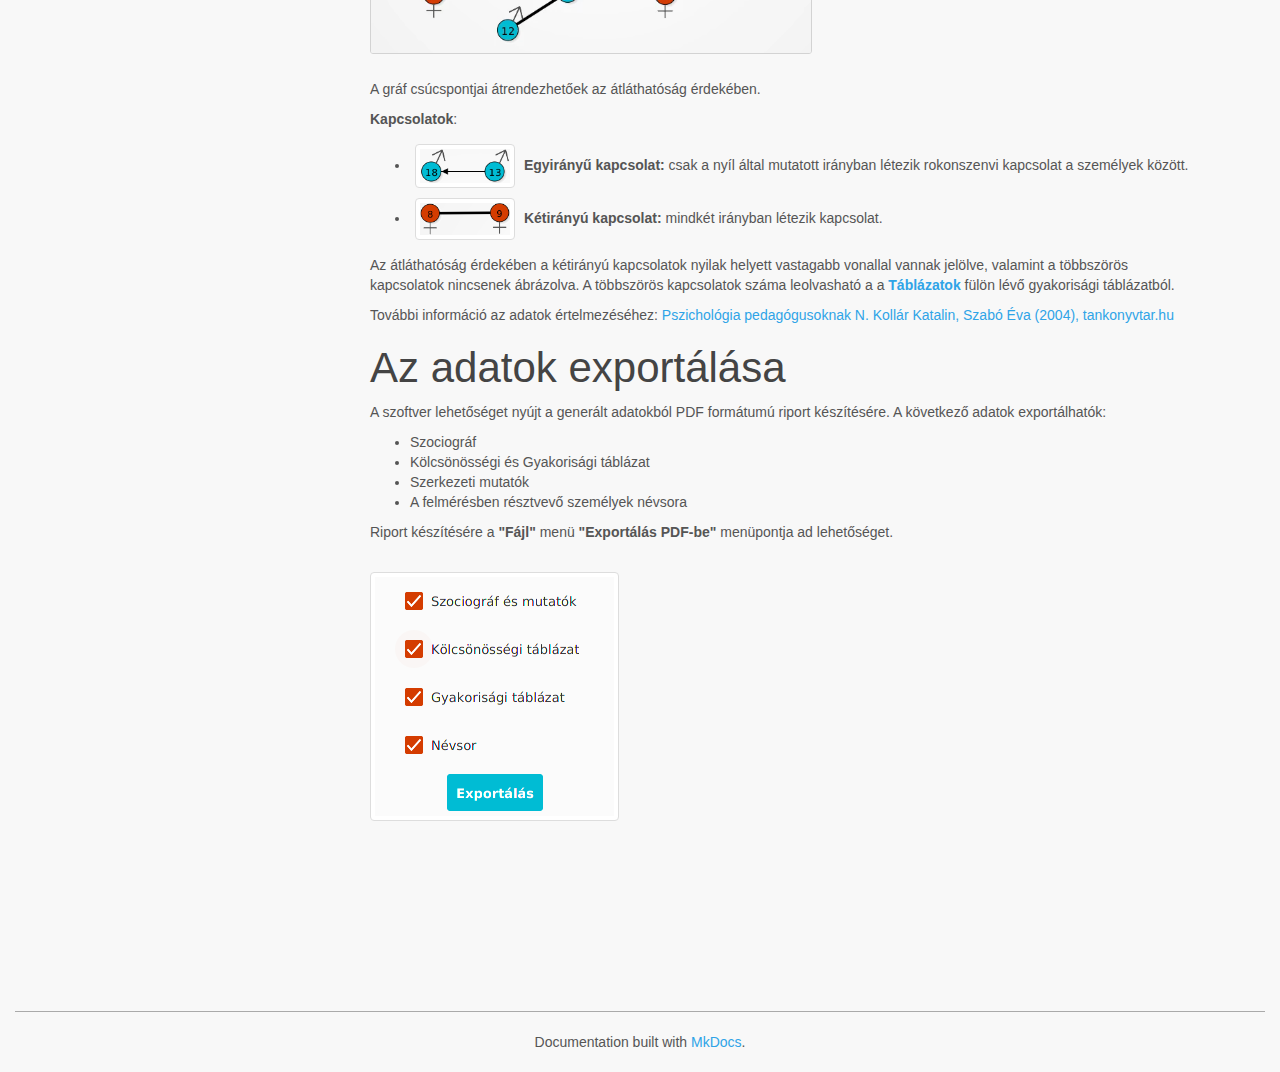
==== commit f65c46b9: "upload" ====
--- a/doc/index.html
+++ b/doc/index.html
@@ -223,6 +223,8 @@
 <li><img class="custom-img" width="100 px" src="img/ketiranyu.png"/> <strong>Kétirányú kapcsolat:</strong> mindkét irányban létezik kapcsolat.  </li>
 </ul>
 <p>Az átláthatóság érdekében a kétirányú kapcsolatok nyilak helyett vastagabb vonallal vannak jelölve, valamint a többszörös kapcsolatok nincsenek ábrázolva. A többszörös kapcsolatok száma leolvasható a a <a href="..#a-tablazatok-ful"><strong>Táblázatok</strong></a> fülön lévő gyakorisági táblázatból. </p>
+<p>További információ az adatok értelmezéséhez: <a href="https://www.tankonyvtar.hu/hu/tartalom/tamop425/2011_0001_520_pszichologia_pedagogusoknak/2011_0001_520_pszichologia_pedagogusoknak.pdf">Pszichológia pedagógusoknak
+N. Kollár Katalin, Szabó Éva (2004), tankonyvtar.hu</a></p>
 <h1 id="az-adatok-exportalasa">Az adatok exportálása</h1>
 <p>A szoftver lehetőséget nyújt a generált adatokból PDF formátumú riport készítésére. A következő adatok exportálhatók: </p>
 <ul>
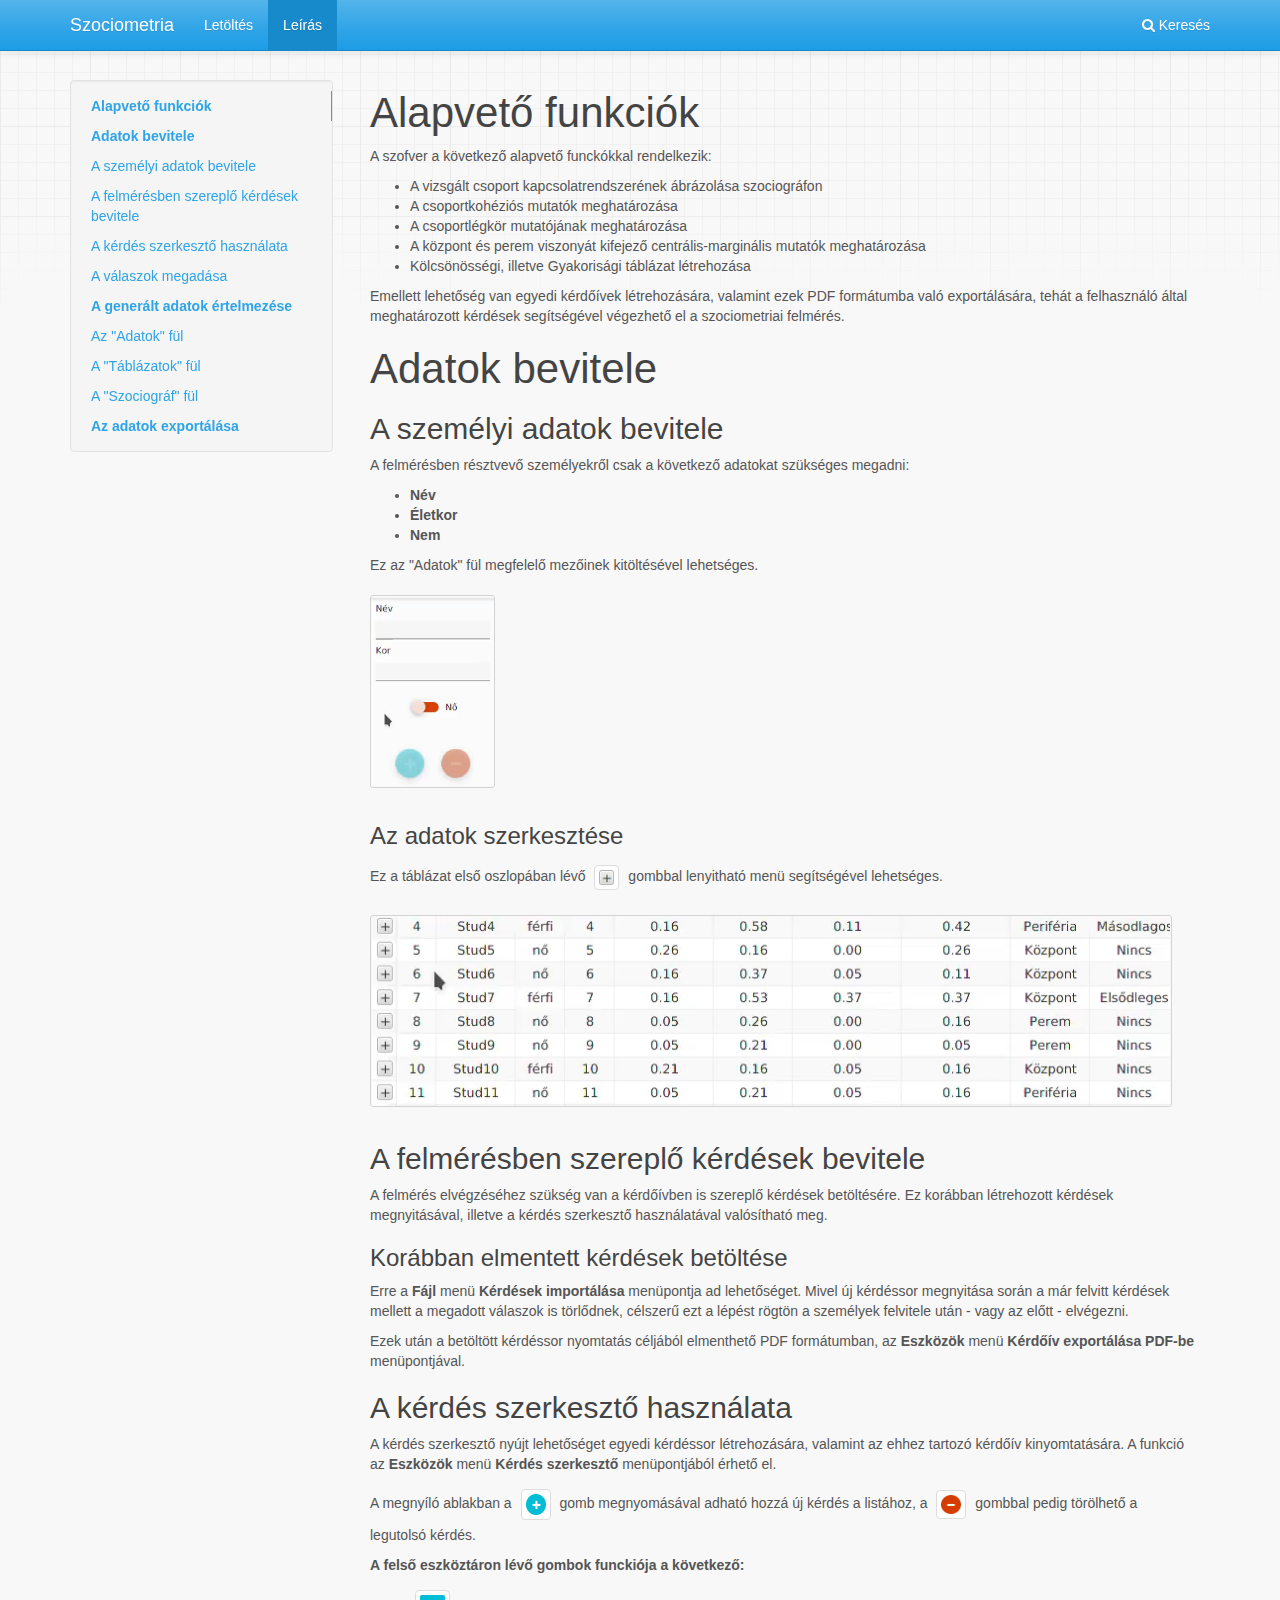
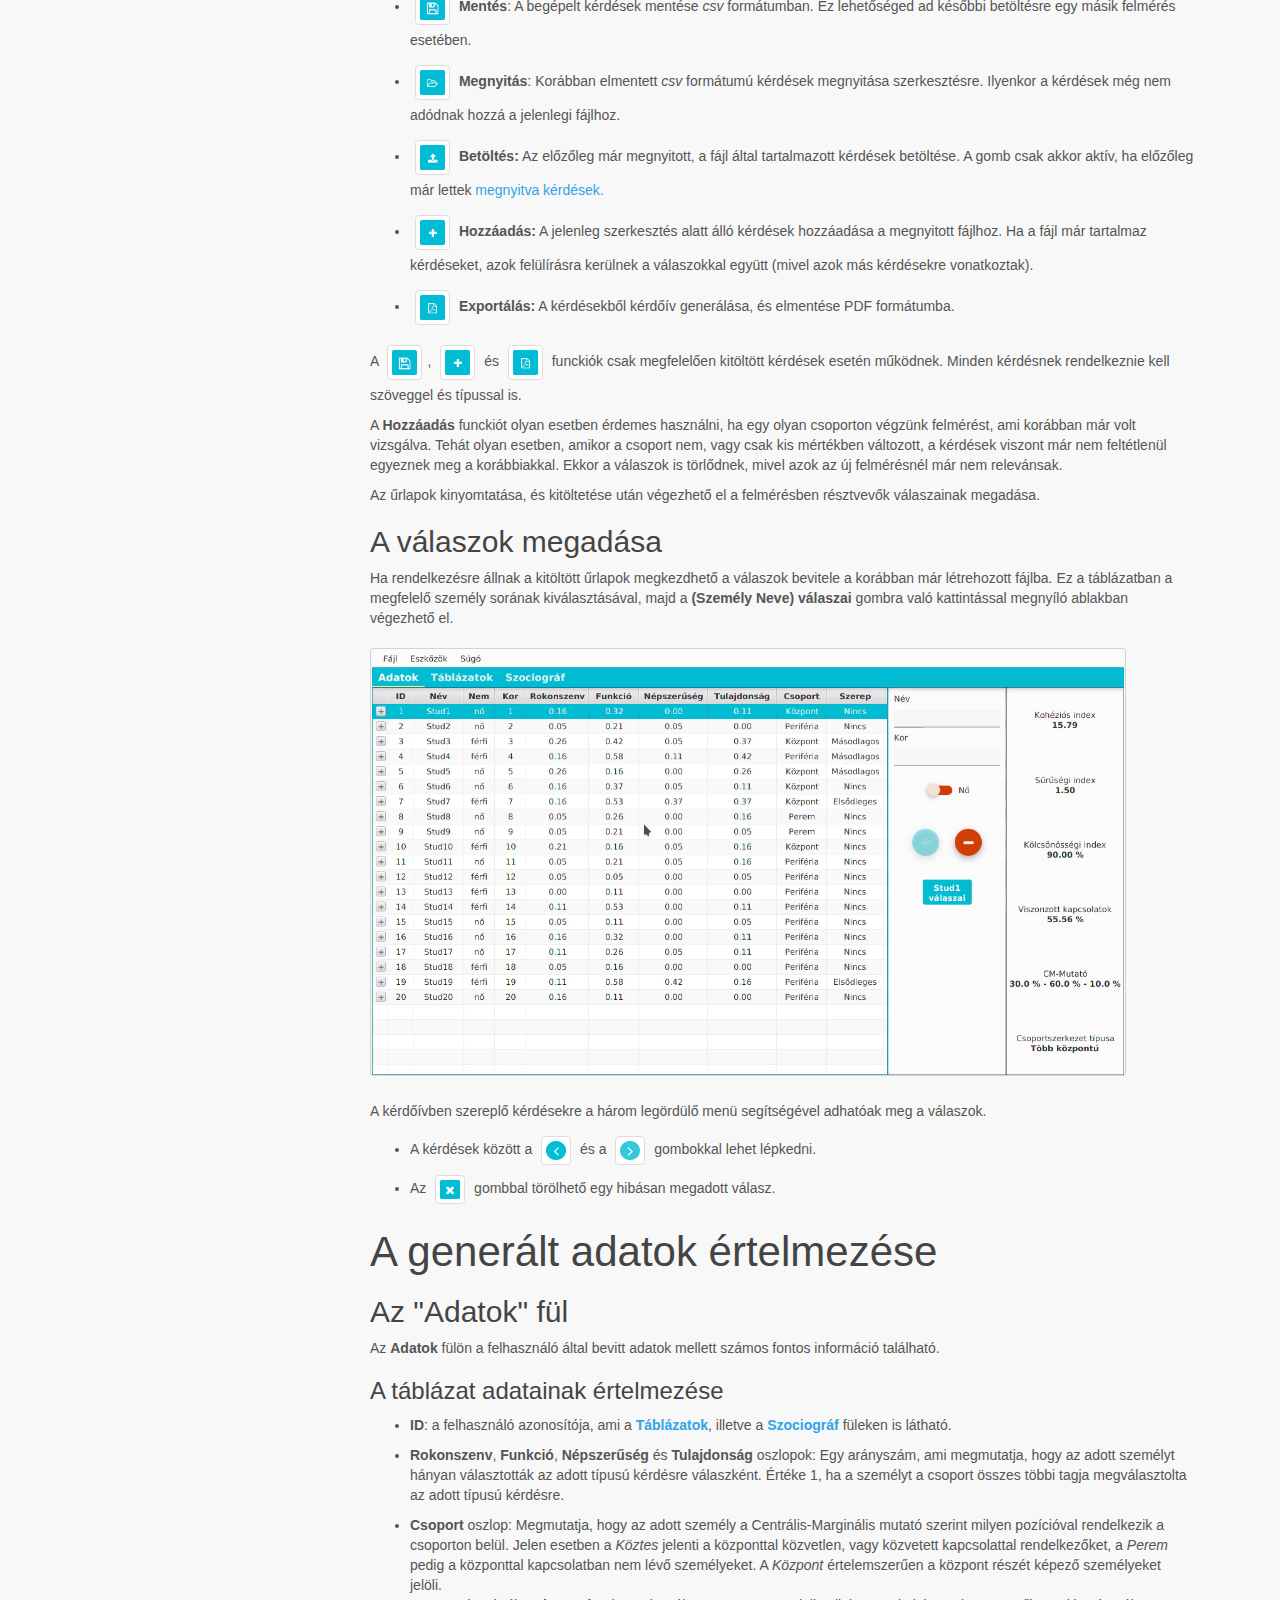
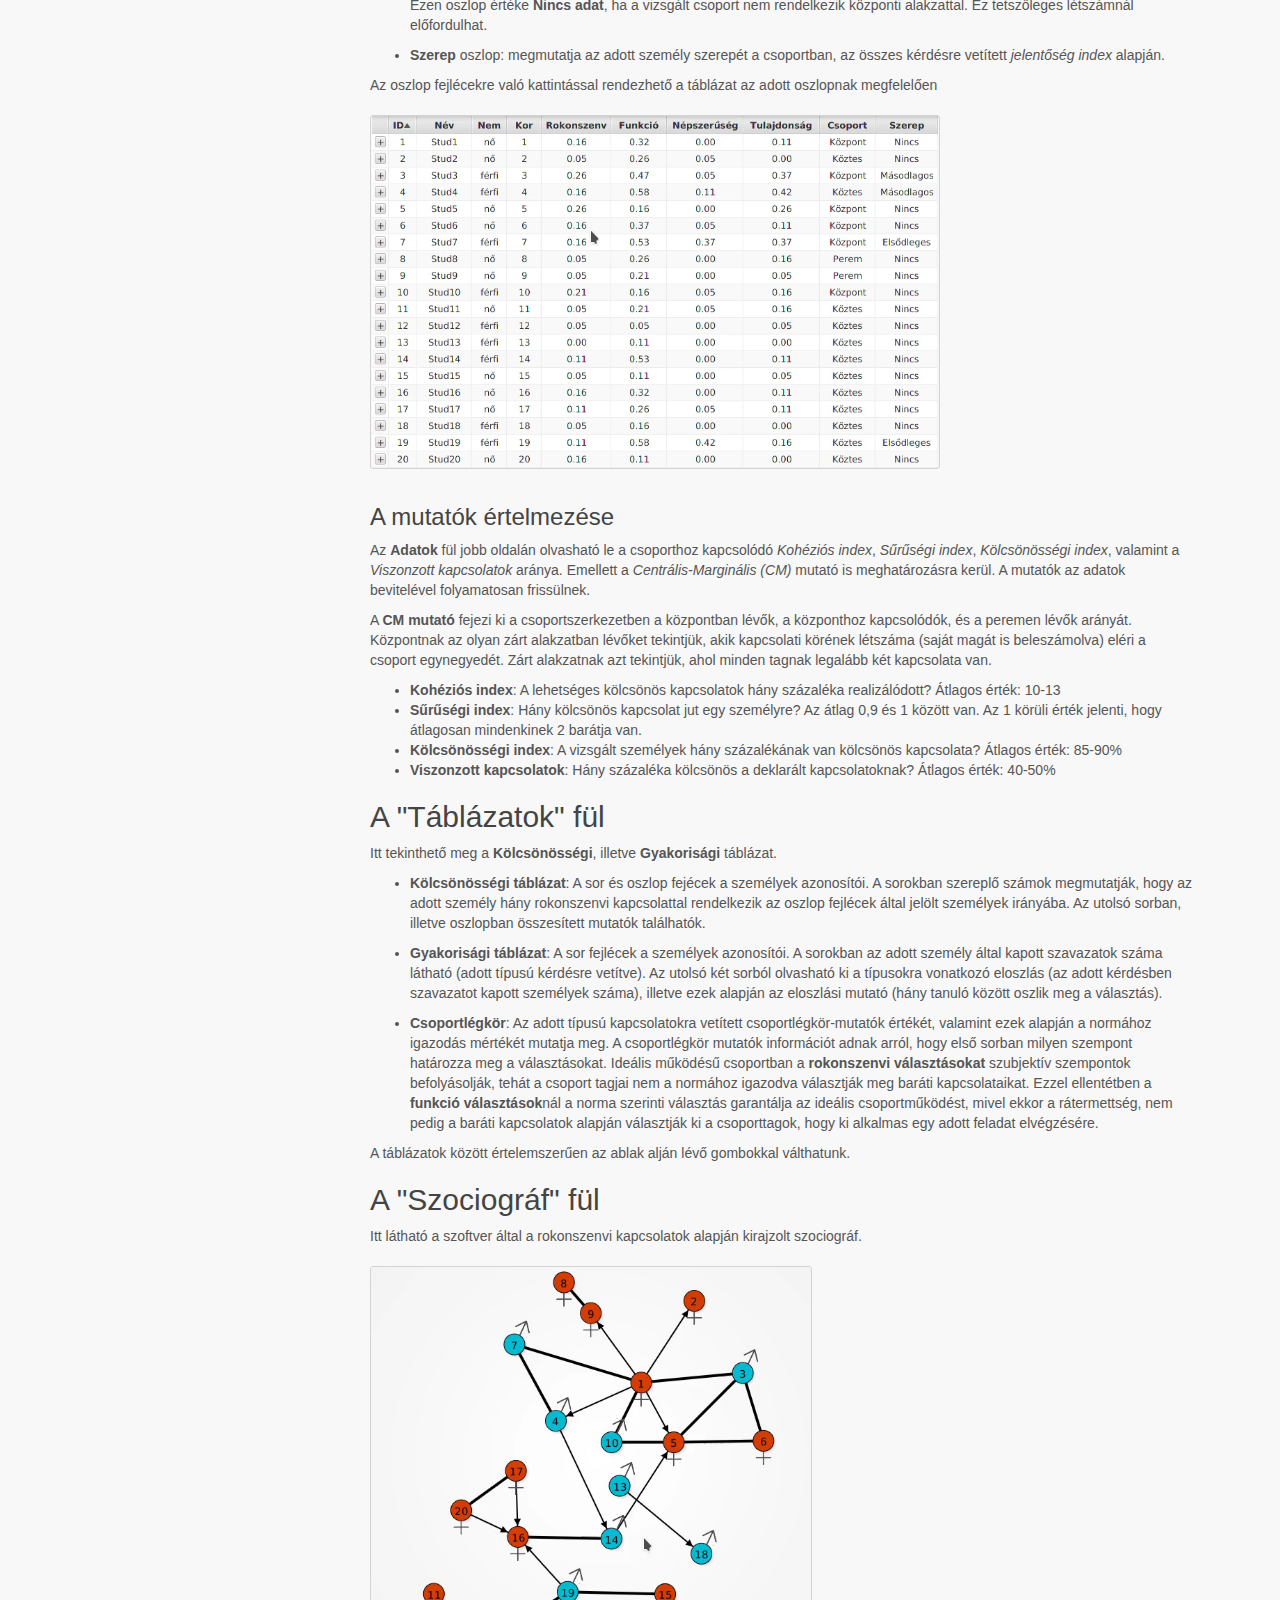
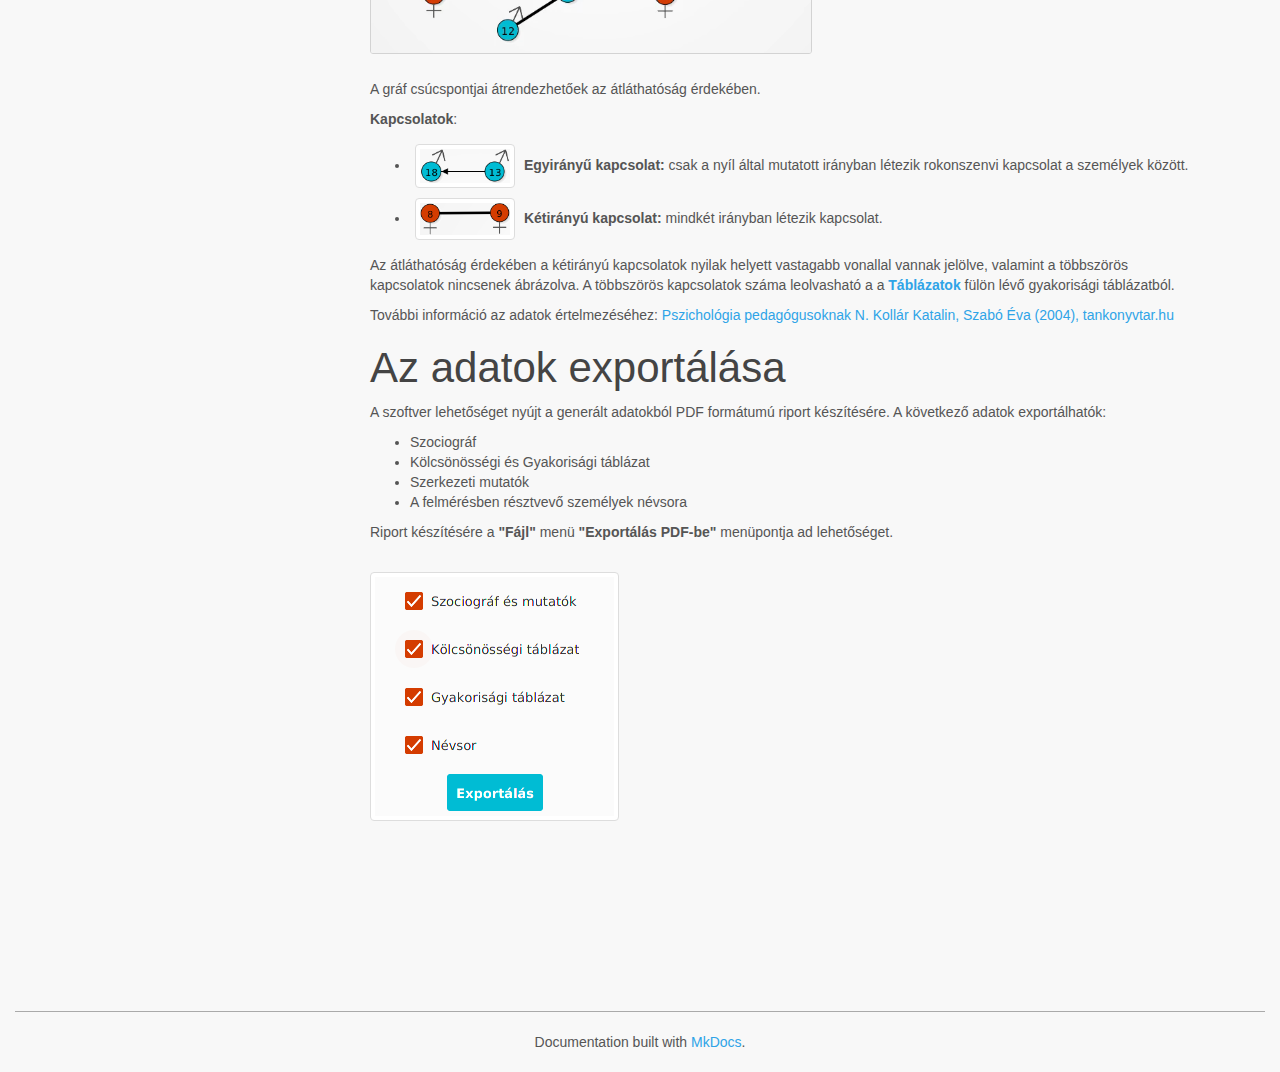
==== commit 9c6bed3c: "upload" ====
--- a/doc/index.html
+++ b/doc/index.html
@@ -58,19 +58,9 @@
             <ul class="nav navbar-nav navbar-right">
                 <li>
                     <a href="#" data-toggle="modal" data-target="#mkdocs_search_modal">
-                        <i class="fa fa-search"></i> Search
+                        <i class="fa fa-search"></i> Keresés
                     </a>
                 </li>
-                    <li >
-                        <a rel="next" href="..">
-                            <i class="fa fa-arrow-left"></i> Previous
-                        </a>
-                    </li>
-                    <li class="disabled">
-                        <a rel="prev" >
-                            Next <i class="fa fa-arrow-right"></i>
-                        </a>
-                    </li>
             </ul>
         </div>
     </div>
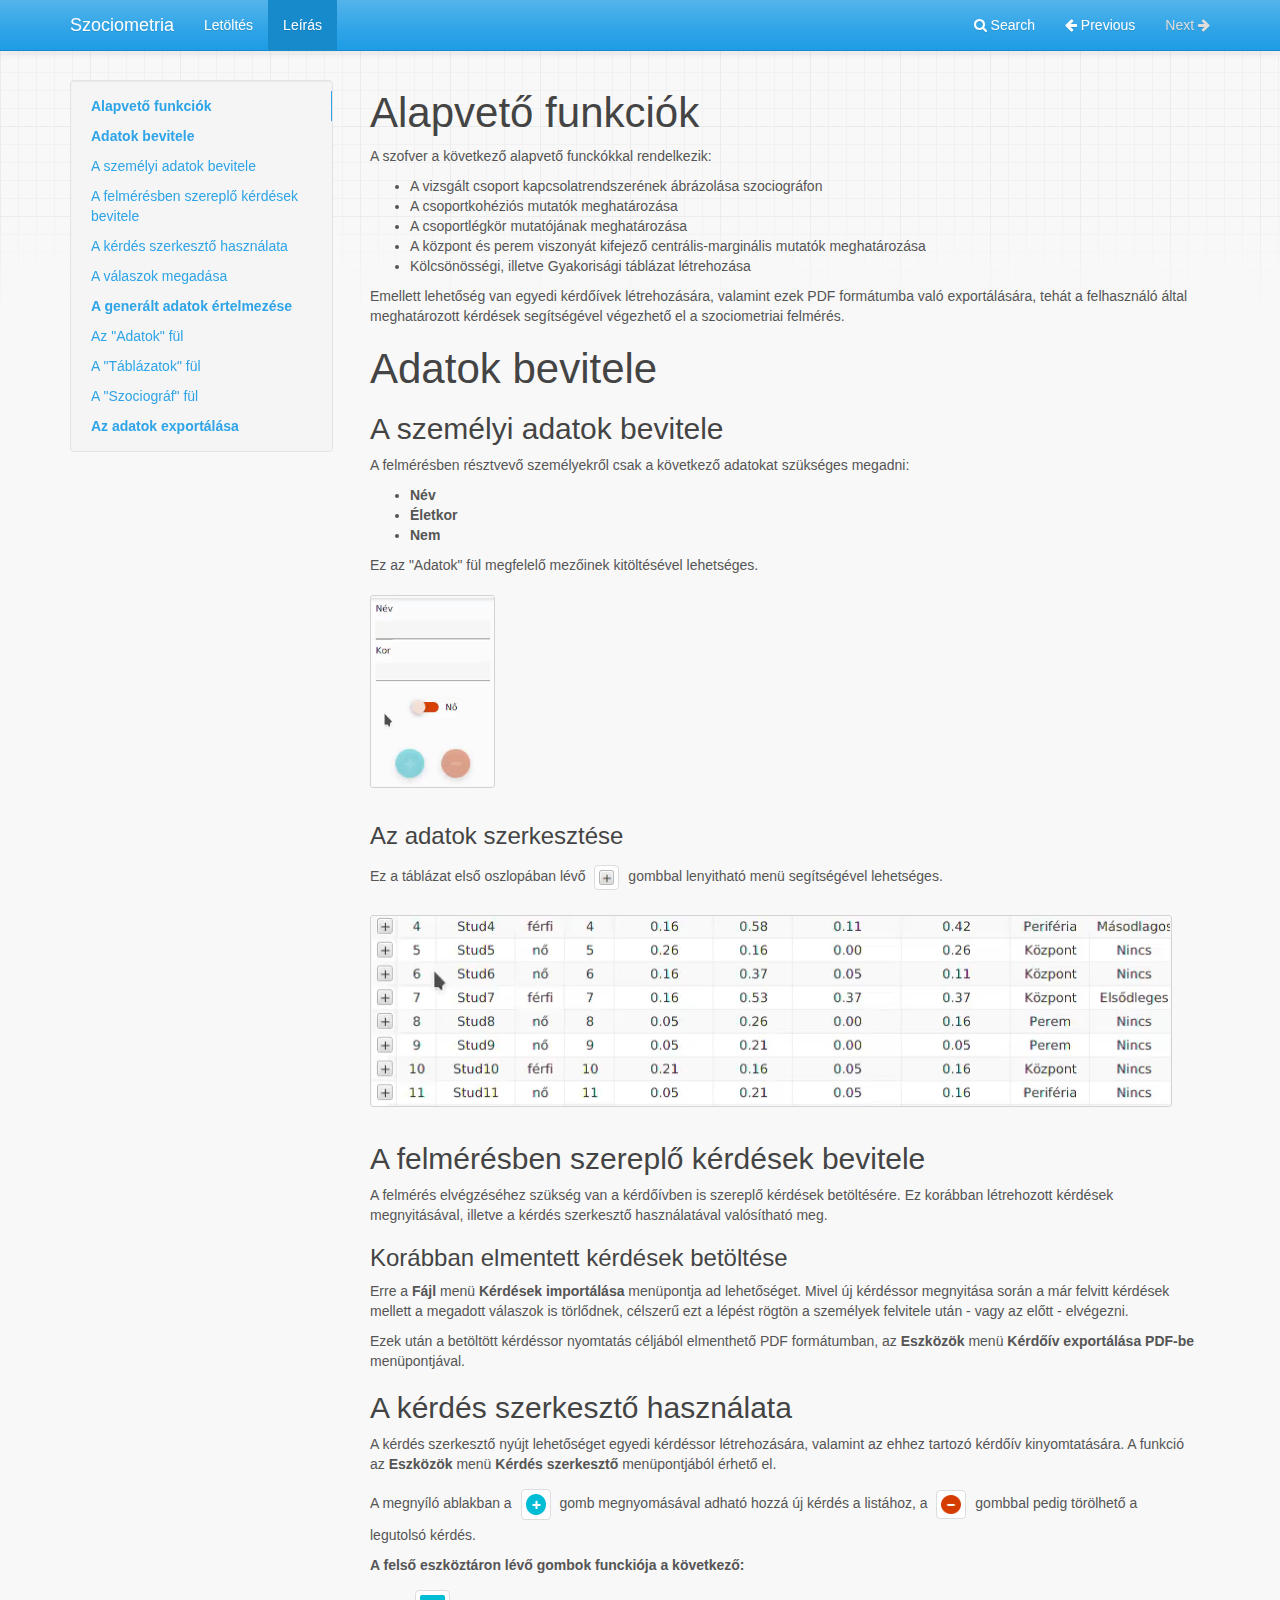
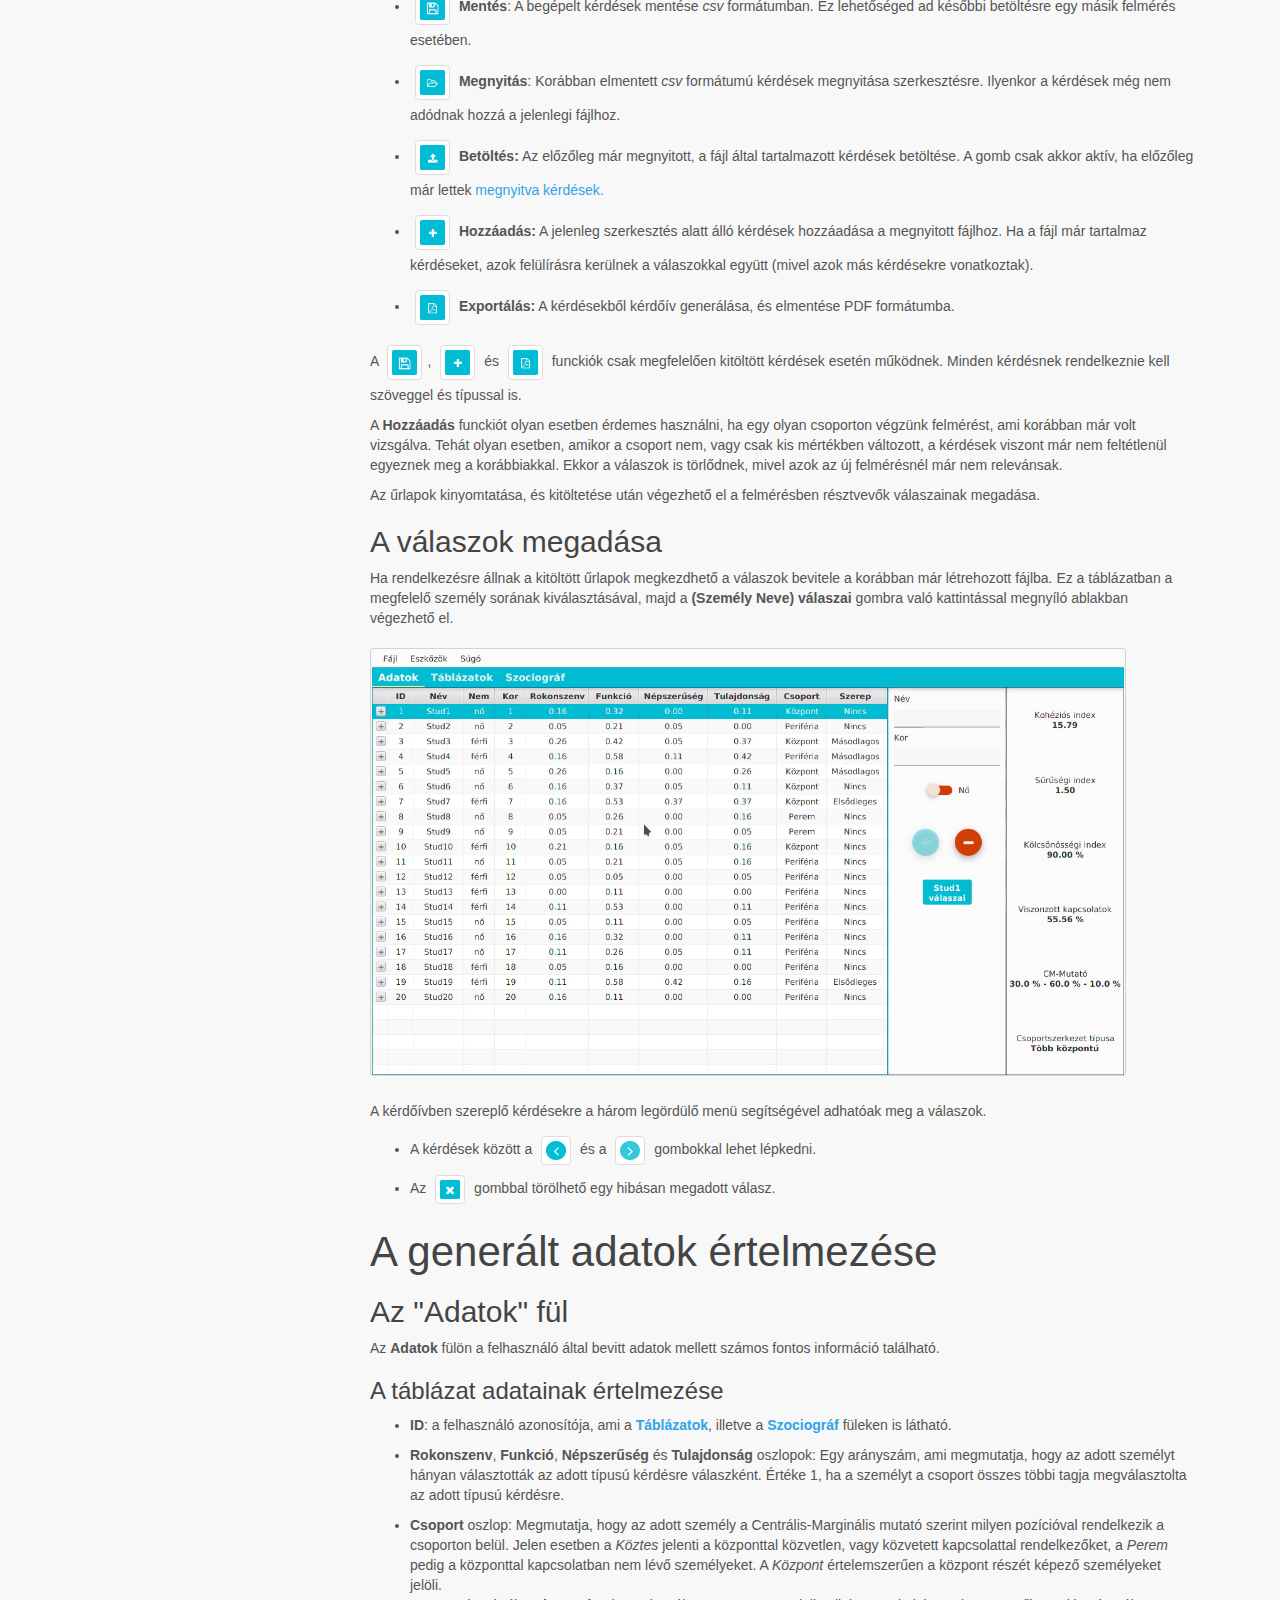
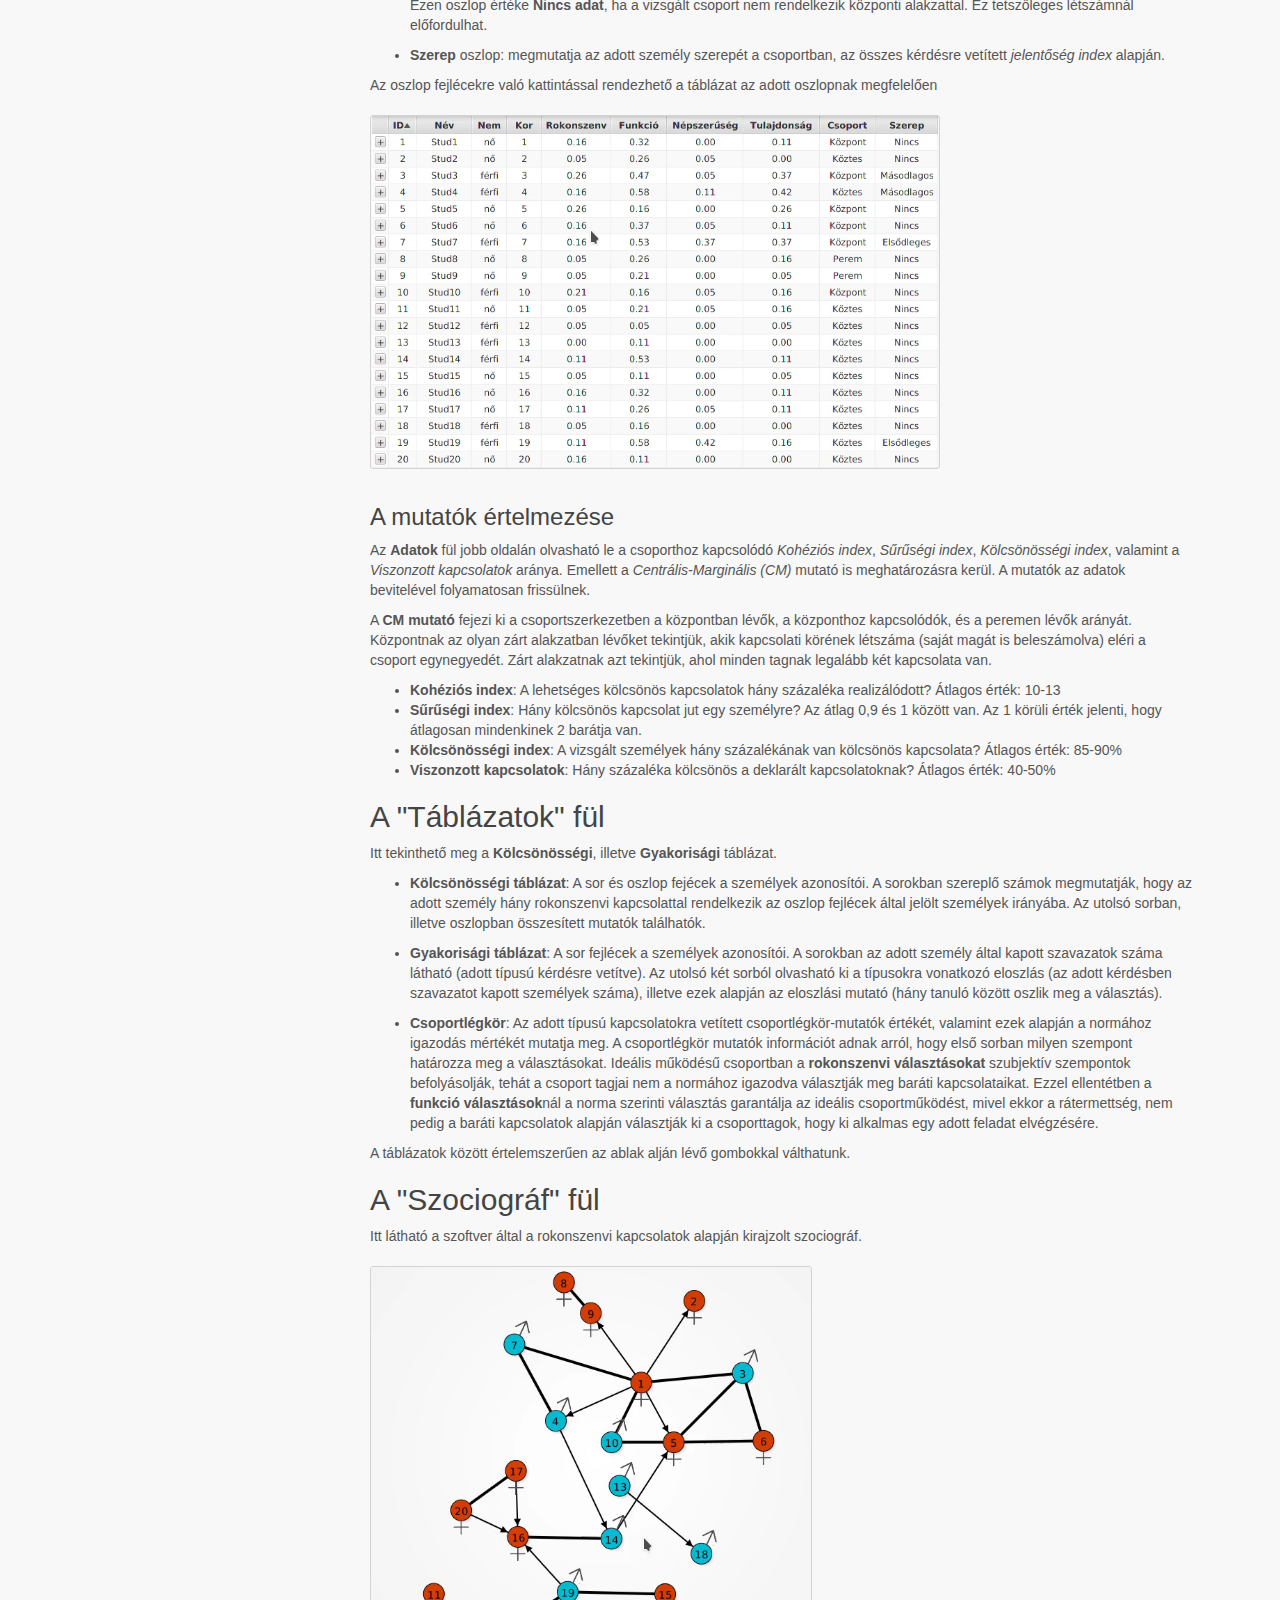
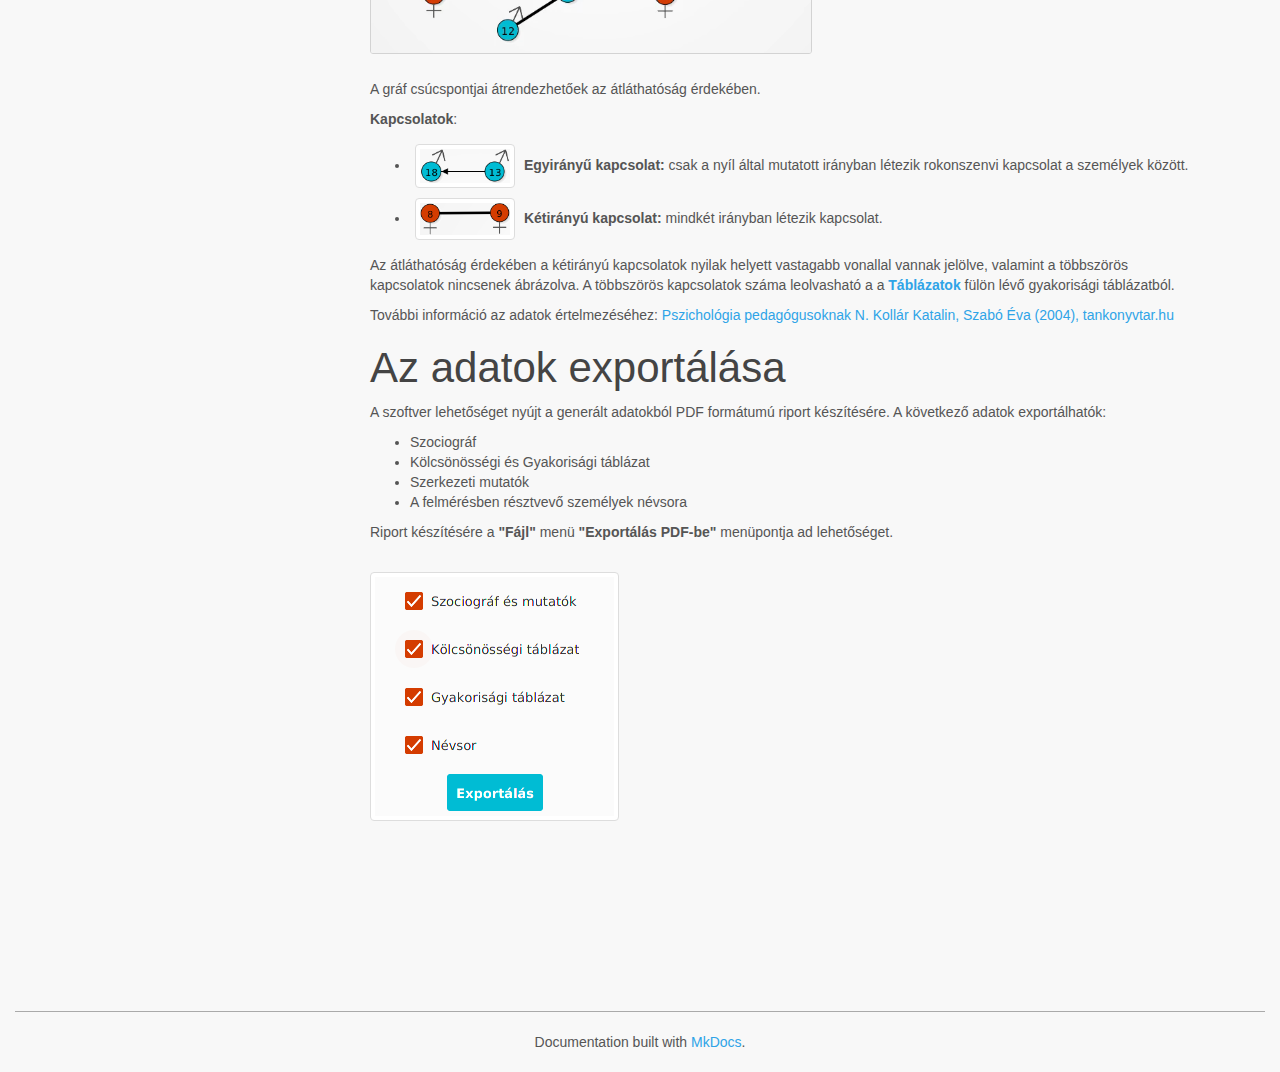
==== commit 41f4b2ea: "upload" ====
--- a/doc/index.html
+++ b/doc/index.html
@@ -58,9 +58,19 @@
             <ul class="nav navbar-nav navbar-right">
                 <li>
                     <a href="#" data-toggle="modal" data-target="#mkdocs_search_modal">
-                        <i class="fa fa-search"></i> Keresés
+                        <i class="fa fa-search"></i> Search
                     </a>
                 </li>
+                    <li >
+                        <a rel="next" href="..">
+                            <i class="fa fa-arrow-left"></i> Previous
+                        </a>
+                    </li>
+                    <li class="disabled">
+                        <a rel="prev" >
+                            Next <i class="fa fa-arrow-right"></i>
+                        </a>
+                    </li>
             </ul>
         </div>
     </div>
@@ -130,7 +140,7 @@
 <p><img class="custom-img" width="35 px" src="img/open.png"/> <strong>Megnyitás</strong>: Korábban elmentett <em>csv</em> formátumú kérdések megnyitása szerkesztésre. Ilyenkor a kérdések még nem adódnak hozzá a jelenlegi fájlhoz.</p>
 </li>
 <li>
-<p><img class="custom-img" width="35 px" src="img/load.png"/> <strong>Betöltés:</strong> Az előzőleg már megnyitott, a fájl által tartalmazott kérdések betöltése. A gomb csak akkor aktív, ha előzőleg már lettek <a href="..#korabban-elmentett-kerdesek-betoltese">megnyitva kérdések.</a></p>
+<p><img class="custom-img" width="35 px" src="img/load.png"/> <strong>Betöltés:</strong> Az előzőleg már megnyitott, a fájl által tartalmazott kérdések betöltése. A gomb csak akkor aktív, ha előzőleg már lettek <a href="./#korabban-elmentett-kerdesek-betoltese">megnyitva kérdések.</a></p>
 </li>
 <li>
 <p><img class="custom-img" width="35 px" src="img/add.png"/> <strong>Hozzáadás:</strong>  A jelenleg szerkesztés alatt álló kérdések hozzáadása a megnyitott fájlhoz. Ha a fájl már tartalmaz kérdéseket, azok felülírásra kerülnek a válaszokkal együtt (mivel azok más kérdésekre vonatkoztak). </p>
@@ -158,7 +168,7 @@
 <h3 id="a-tablazat-adatainak-ertelmezese">A táblázat adatainak értelmezése</h3>
 <ul>
 <li>
-<p><strong>ID</strong>: a felhasználó azonosítója, ami a <a href="..#a-tablazatok-ful"><strong>Táblázatok</strong></a>, illetve a <a href="..#a-szociograf-ful"><strong>Szociográf</strong></a> füleken is látható. </p>
+<p><strong>ID</strong>: a felhasználó azonosítója, ami a <a href="./#a-tablazatok-ful"><strong>Táblázatok</strong></a>, illetve a <a href="./#a-szociograf-ful"><strong>Szociográf</strong></a> füleken is látható. </p>
 </li>
 <li>
 <p><strong>Rokonszenv</strong>, <strong>Funkció</strong>, <strong>Népszerűség</strong> és <strong>Tulajdonság</strong> oszlopok: Egy arányszám, ami megmutatja, hogy az adott személyt hányan választották az adott típusú kérdésre válaszként. Értéke 1, ha a személyt a csoport összes többi tagja megválasztolta az adott típusú kérdésre.</p>
@@ -212,7 +222,7 @@
 <li><img class="custom-img" width="100 px" src="img/egyszeres.png"/> <strong>Egyirányű kapcsolat:</strong> csak a nyíl által mutatott irányban létezik rokonszenvi kapcsolat a személyek között.</li>
 <li><img class="custom-img" width="100 px" src="img/ketiranyu.png"/> <strong>Kétirányú kapcsolat:</strong> mindkét irányban létezik kapcsolat.  </li>
 </ul>
-<p>Az átláthatóság érdekében a kétirányú kapcsolatok nyilak helyett vastagabb vonallal vannak jelölve, valamint a többszörös kapcsolatok nincsenek ábrázolva. A többszörös kapcsolatok száma leolvasható a a <a href="..#a-tablazatok-ful"><strong>Táblázatok</strong></a> fülön lévő gyakorisági táblázatból. </p>
+<p>Az átláthatóság érdekében a kétirányú kapcsolatok nyilak helyett vastagabb vonallal vannak jelölve, valamint a többszörös kapcsolatok nincsenek ábrázolva. A többszörös kapcsolatok száma leolvasható a a <a href="./#a-tablazatok-ful"><strong>Táblázatok</strong></a> fülön lévő gyakorisági táblázatból. </p>
 <p>További információ az adatok értelmezéséhez: <a href="https://www.tankonyvtar.hu/hu/tartalom/tamop425/2011_0001_520_pszichologia_pedagogusoknak/2011_0001_520_pszichologia_pedagogusoknak.pdf">Pszichológia pedagógusoknak
 N. Kollár Katalin, Szabó Éva (2004), tankonyvtar.hu</a></p>
 <h1 id="az-adatok-exportalasa">Az adatok exportálása</h1>
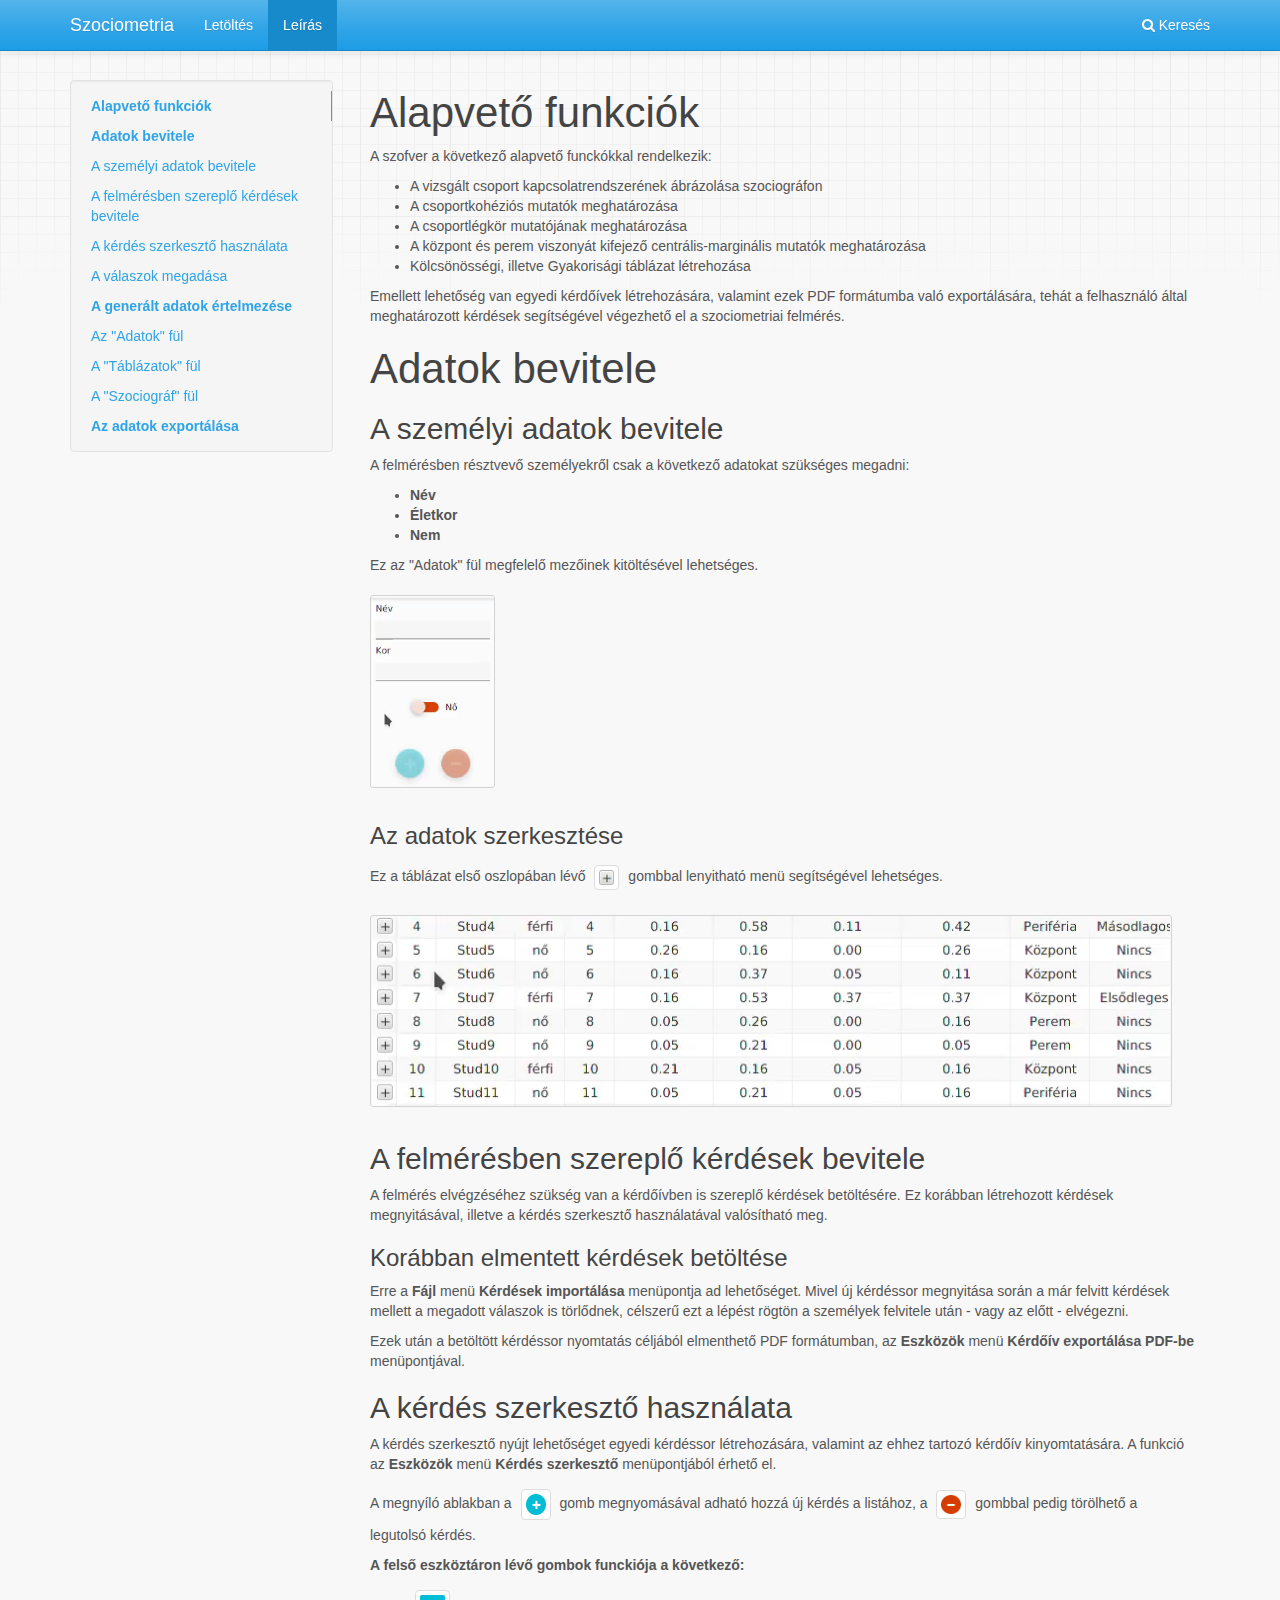
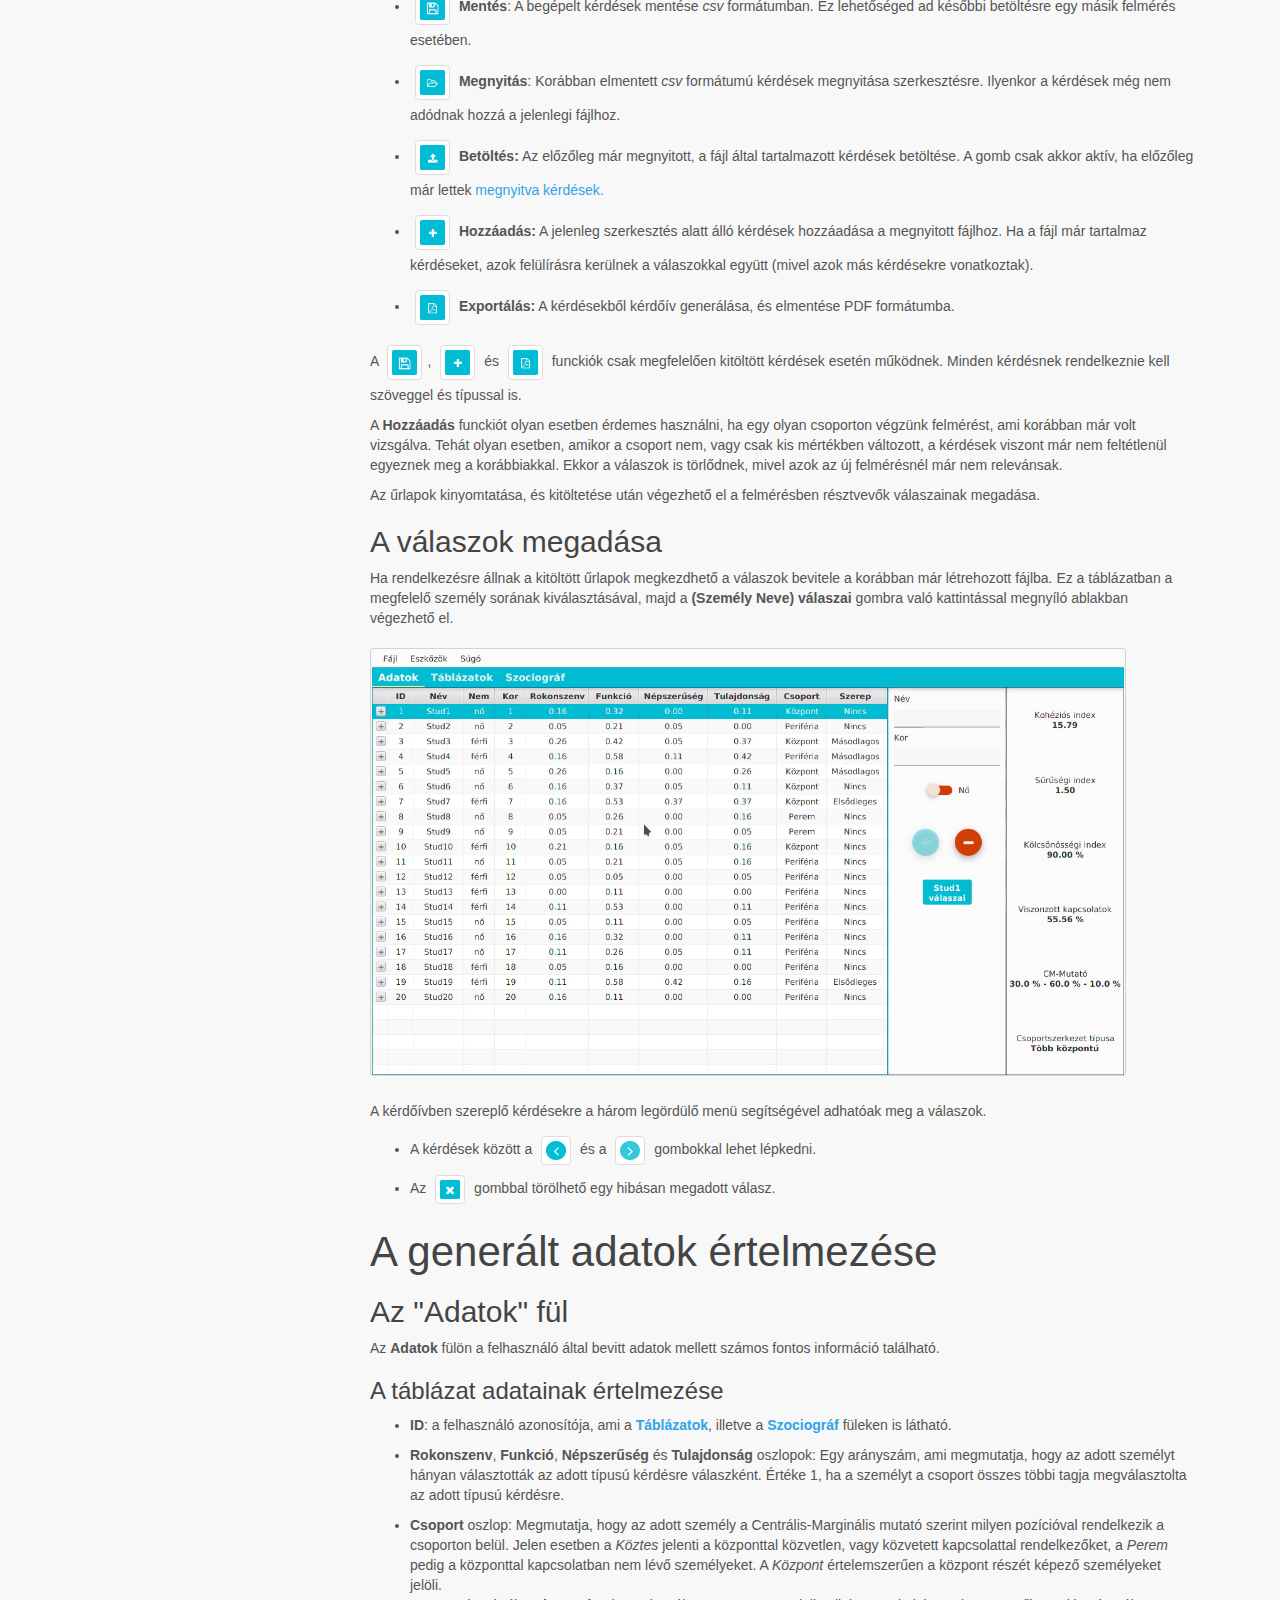
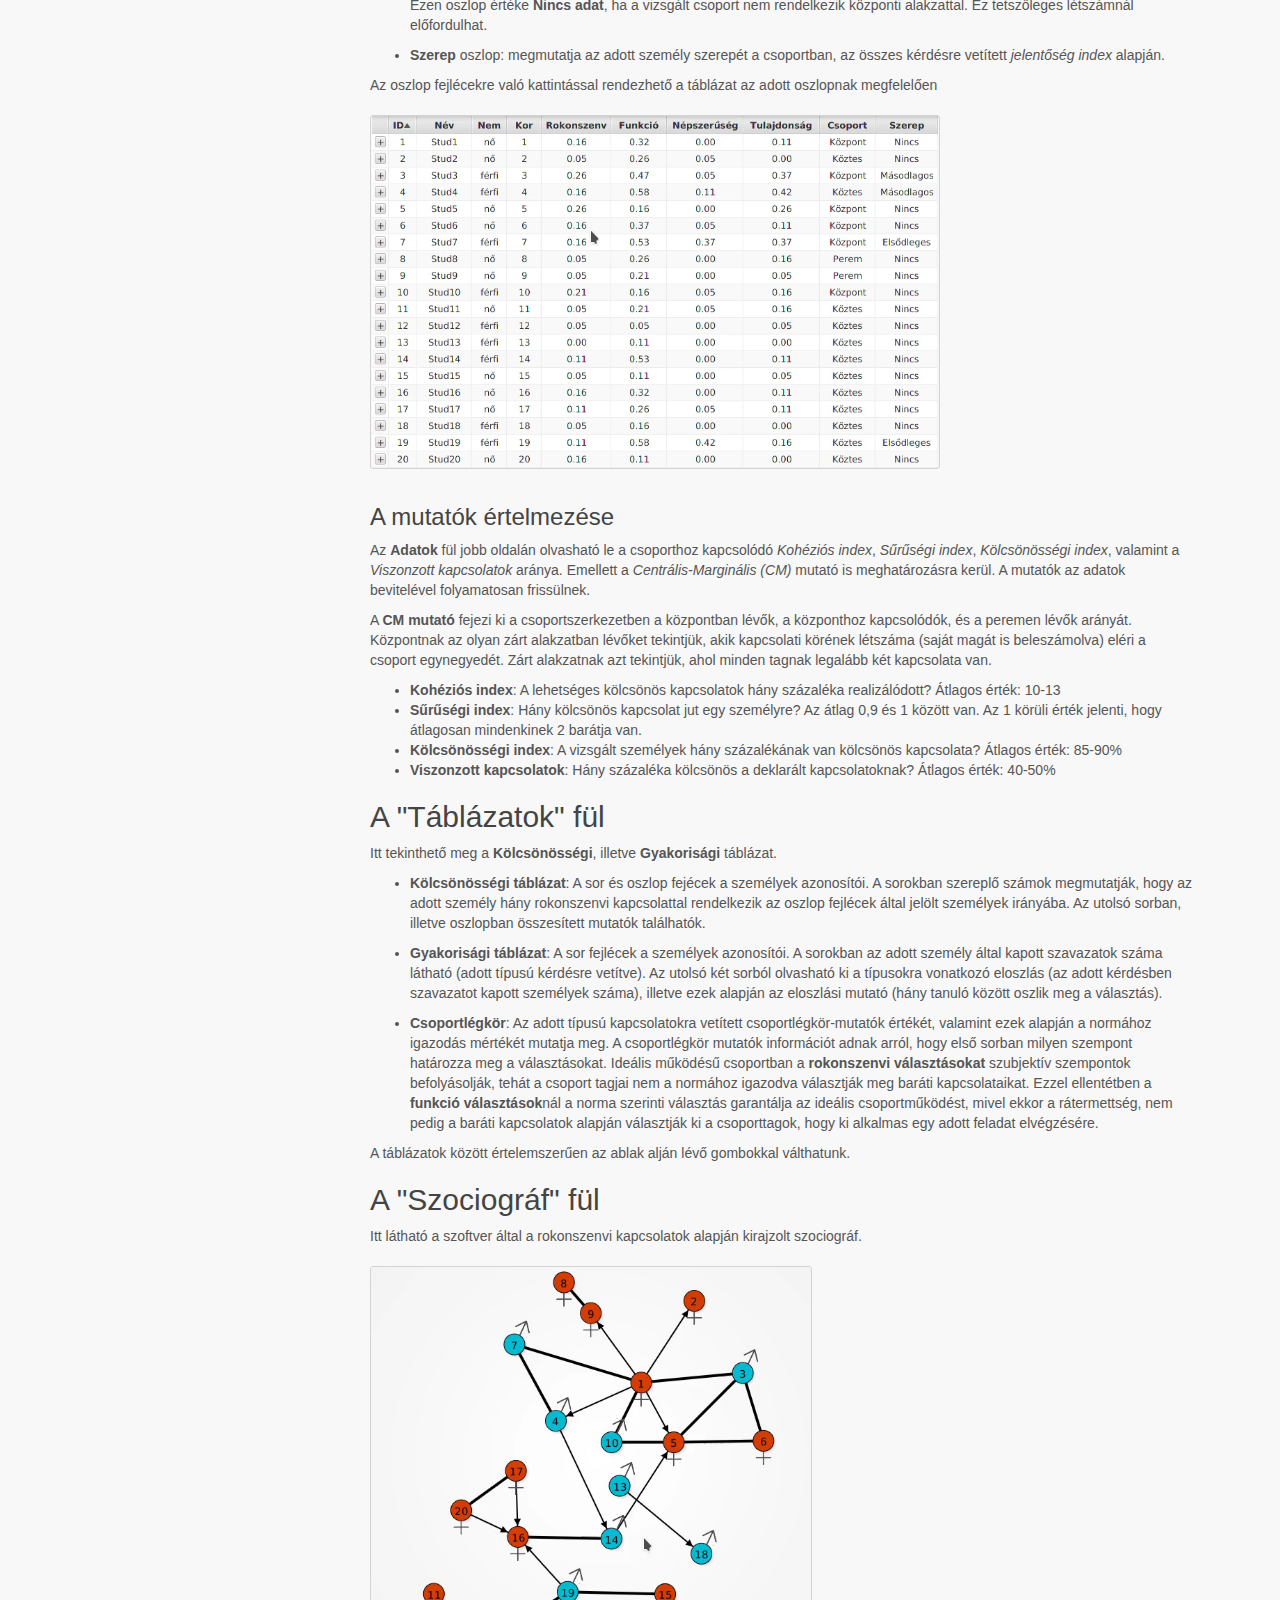
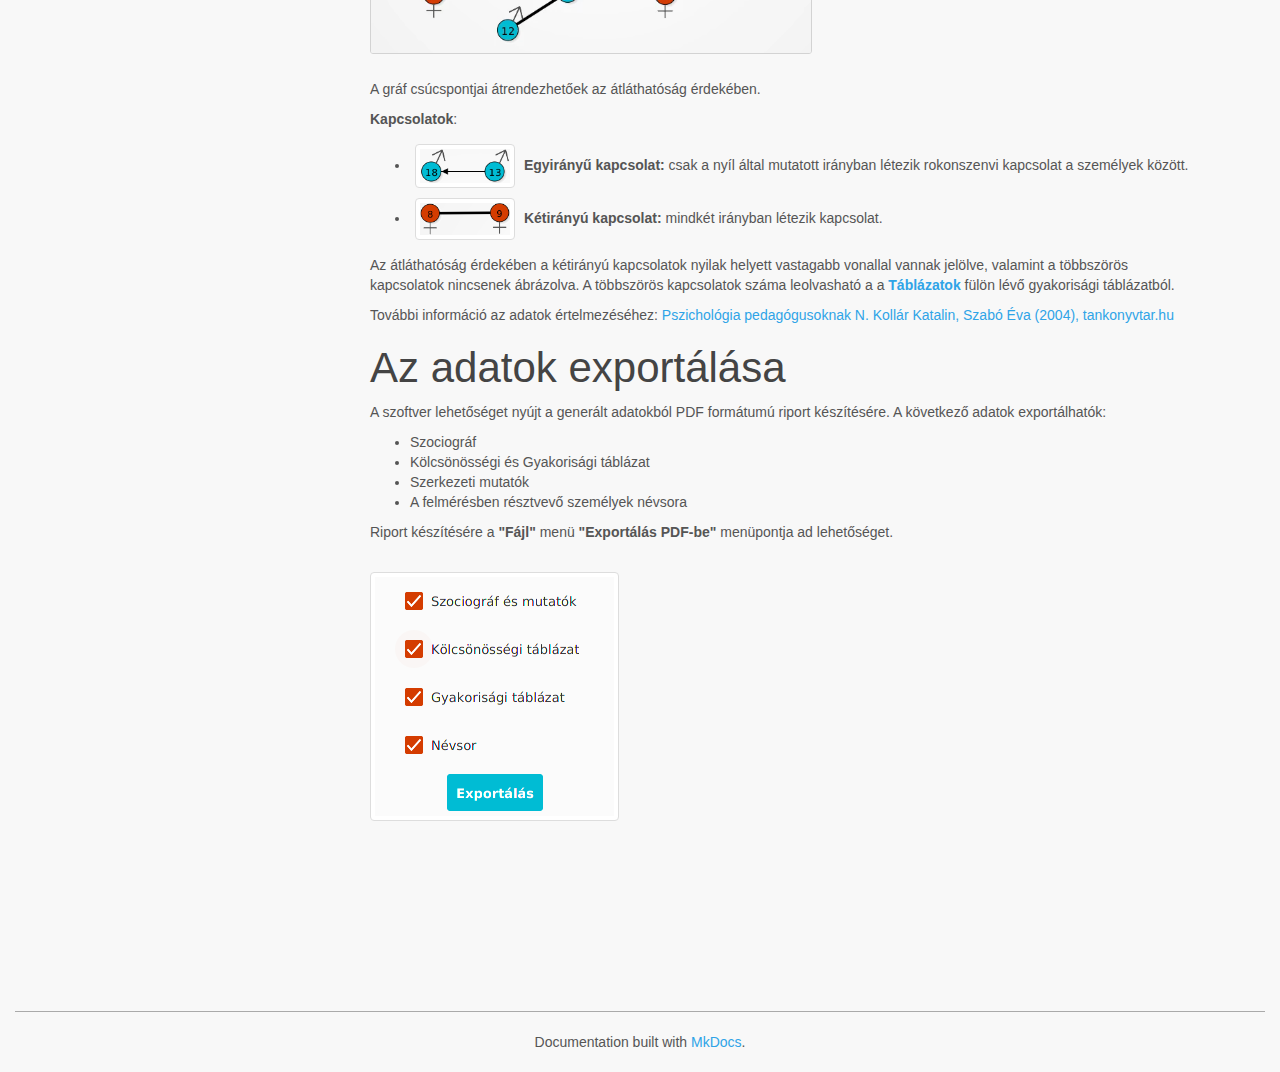
==== commit 8e94b340: "upload" ====
--- a/doc/index.html
+++ b/doc/index.html
@@ -58,19 +58,9 @@
             <ul class="nav navbar-nav navbar-right">
                 <li>
                     <a href="#" data-toggle="modal" data-target="#mkdocs_search_modal">
-                        <i class="fa fa-search"></i> Search
+                        <i class="fa fa-search"></i> Keresés
                     </a>
                 </li>
-                    <li >
-                        <a rel="next" href="..">
-                            <i class="fa fa-arrow-left"></i> Previous
-                        </a>
-                    </li>
-                    <li class="disabled">
-                        <a rel="prev" >
-                            Next <i class="fa fa-arrow-right"></i>
-                        </a>
-                    </li>
             </ul>
         </div>
     </div>
@@ -223,7 +213,7 @@
 <li><img class="custom-img" width="100 px" src="img/ketiranyu.png"/> <strong>Kétirányú kapcsolat:</strong> mindkét irányban létezik kapcsolat.  </li>
 </ul>
 <p>Az átláthatóság érdekében a kétirányú kapcsolatok nyilak helyett vastagabb vonallal vannak jelölve, valamint a többszörös kapcsolatok nincsenek ábrázolva. A többszörös kapcsolatok száma leolvasható a a <a href="./#a-tablazatok-ful"><strong>Táblázatok</strong></a> fülön lévő gyakorisági táblázatból. </p>
-<p>További információ az adatok értelmezéséhez: <a href="https://www.tankonyvtar.hu/hu/tartalom/tamop425/2011_0001_520_pszichologia_pedagogusoknak/2011_0001_520_pszichologia_pedagogusoknak.pdf">Pszichológia pedagógusoknak
+<p>További információ az adatok értelmezéséhez: <a href="https://www.tankonyvtar.hu/hu/tartalom/tamop425/2011_0001_520_pszichologia_pedagogusoknak/ch16s05.html">Pszichológia pedagógusoknak
 N. Kollár Katalin, Szabó Éva (2004), tankonyvtar.hu</a></p>
 <h1 id="az-adatok-exportalasa">Az adatok exportálása</h1>
 <p>A szoftver lehetőséget nyújt a generált adatokból PDF formátumú riport készítésére. A következő adatok exportálhatók: </p>
